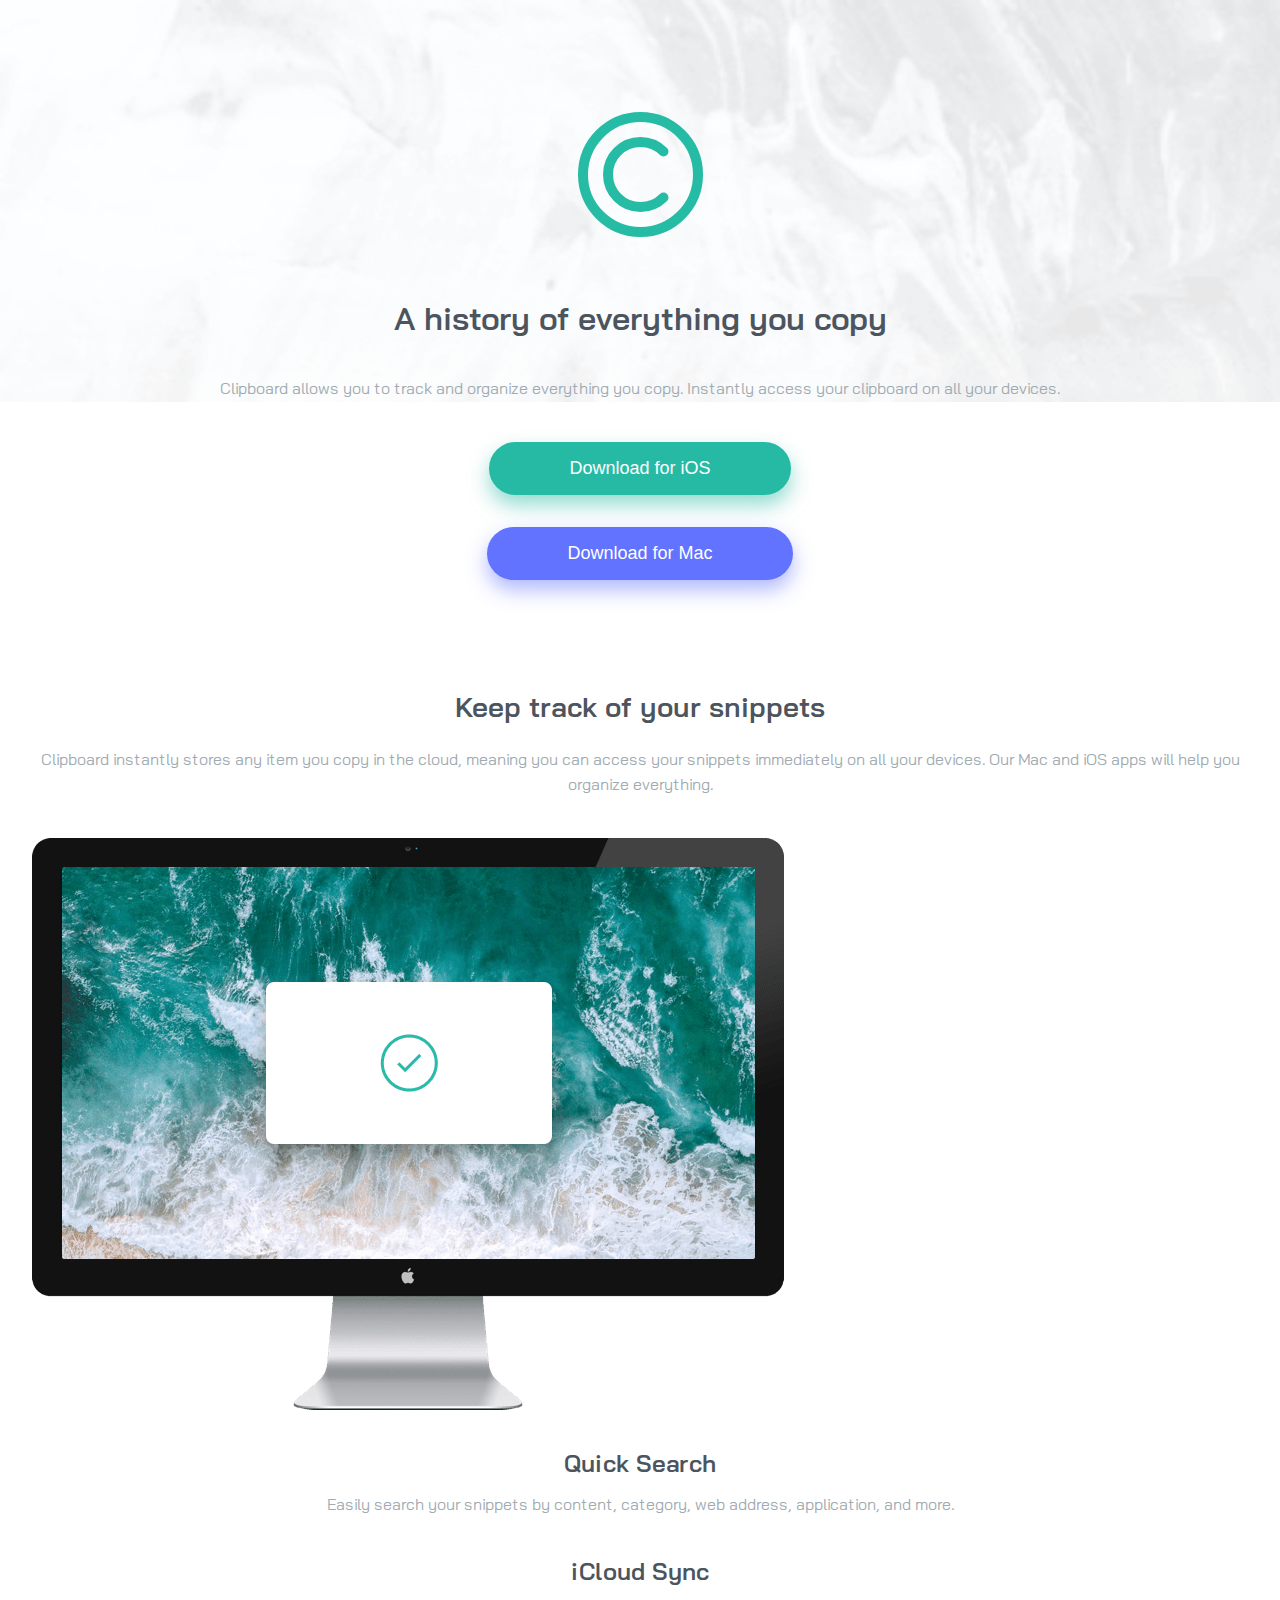
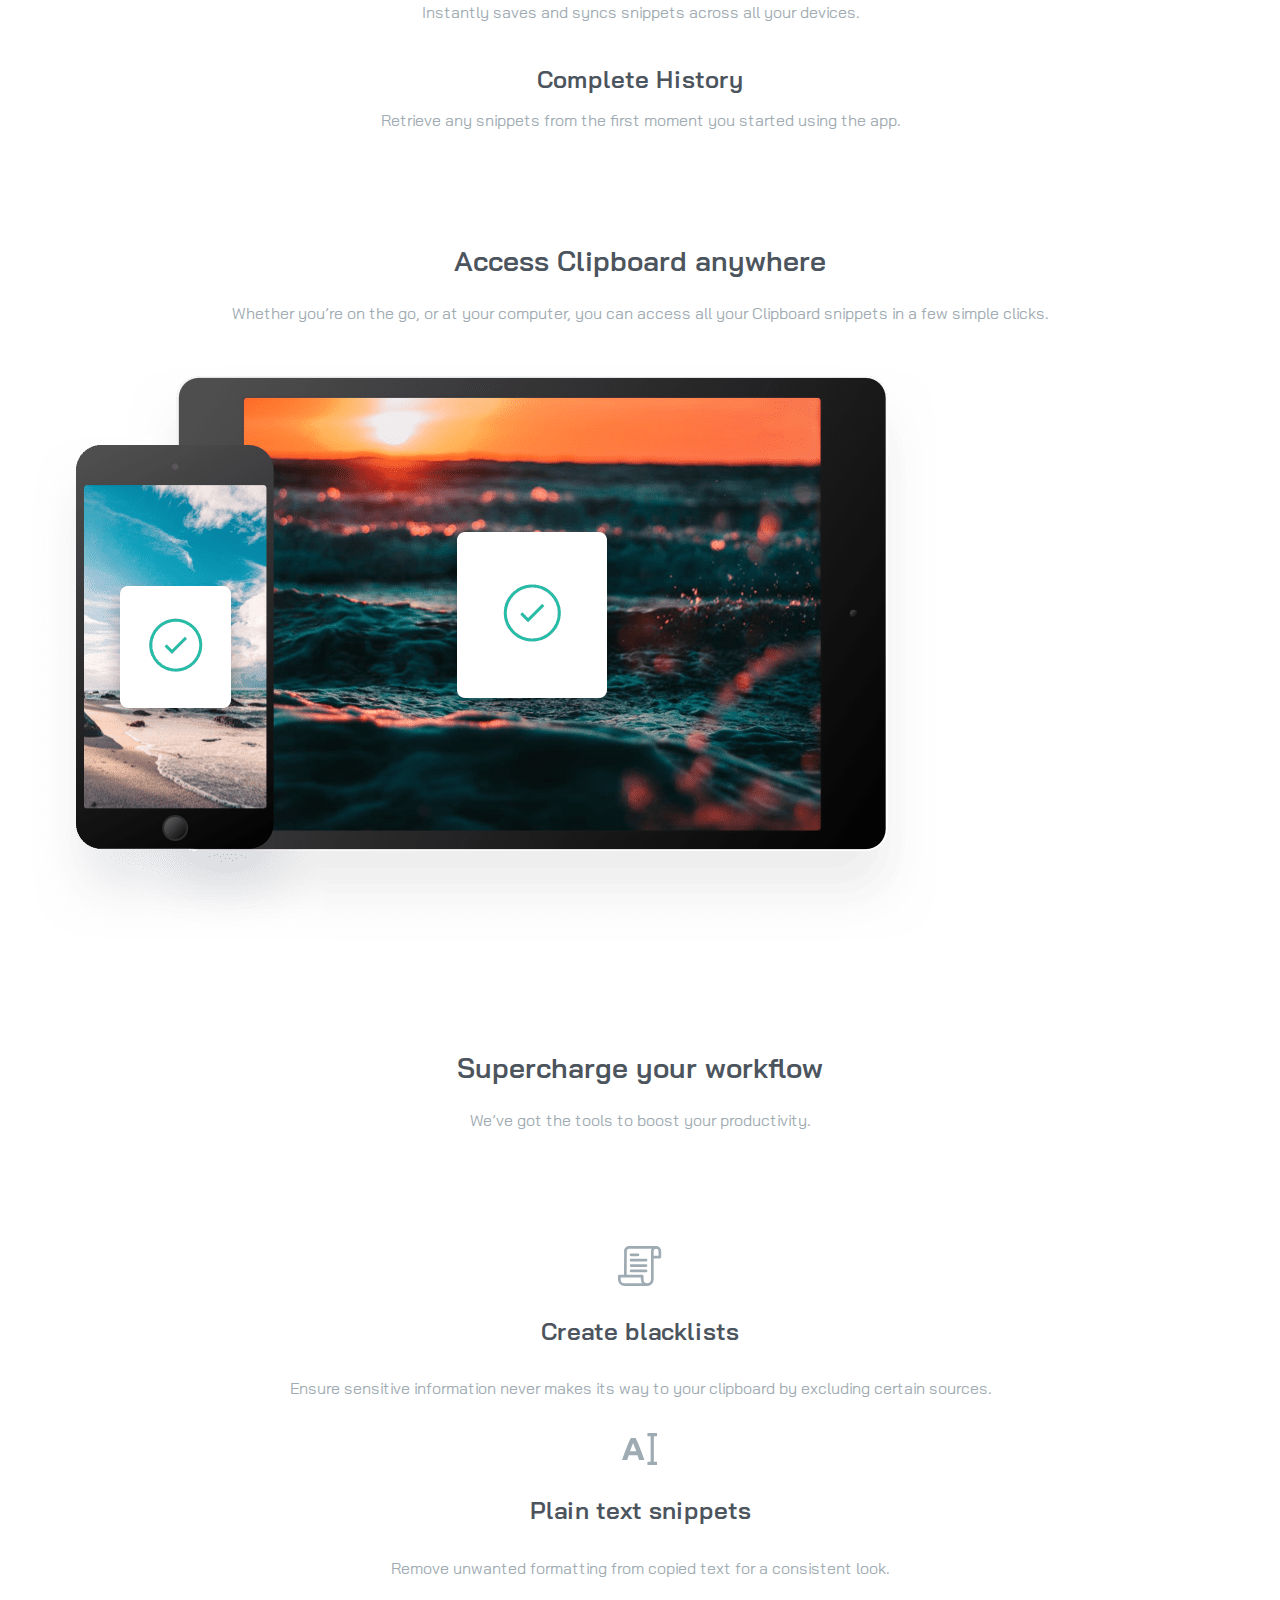
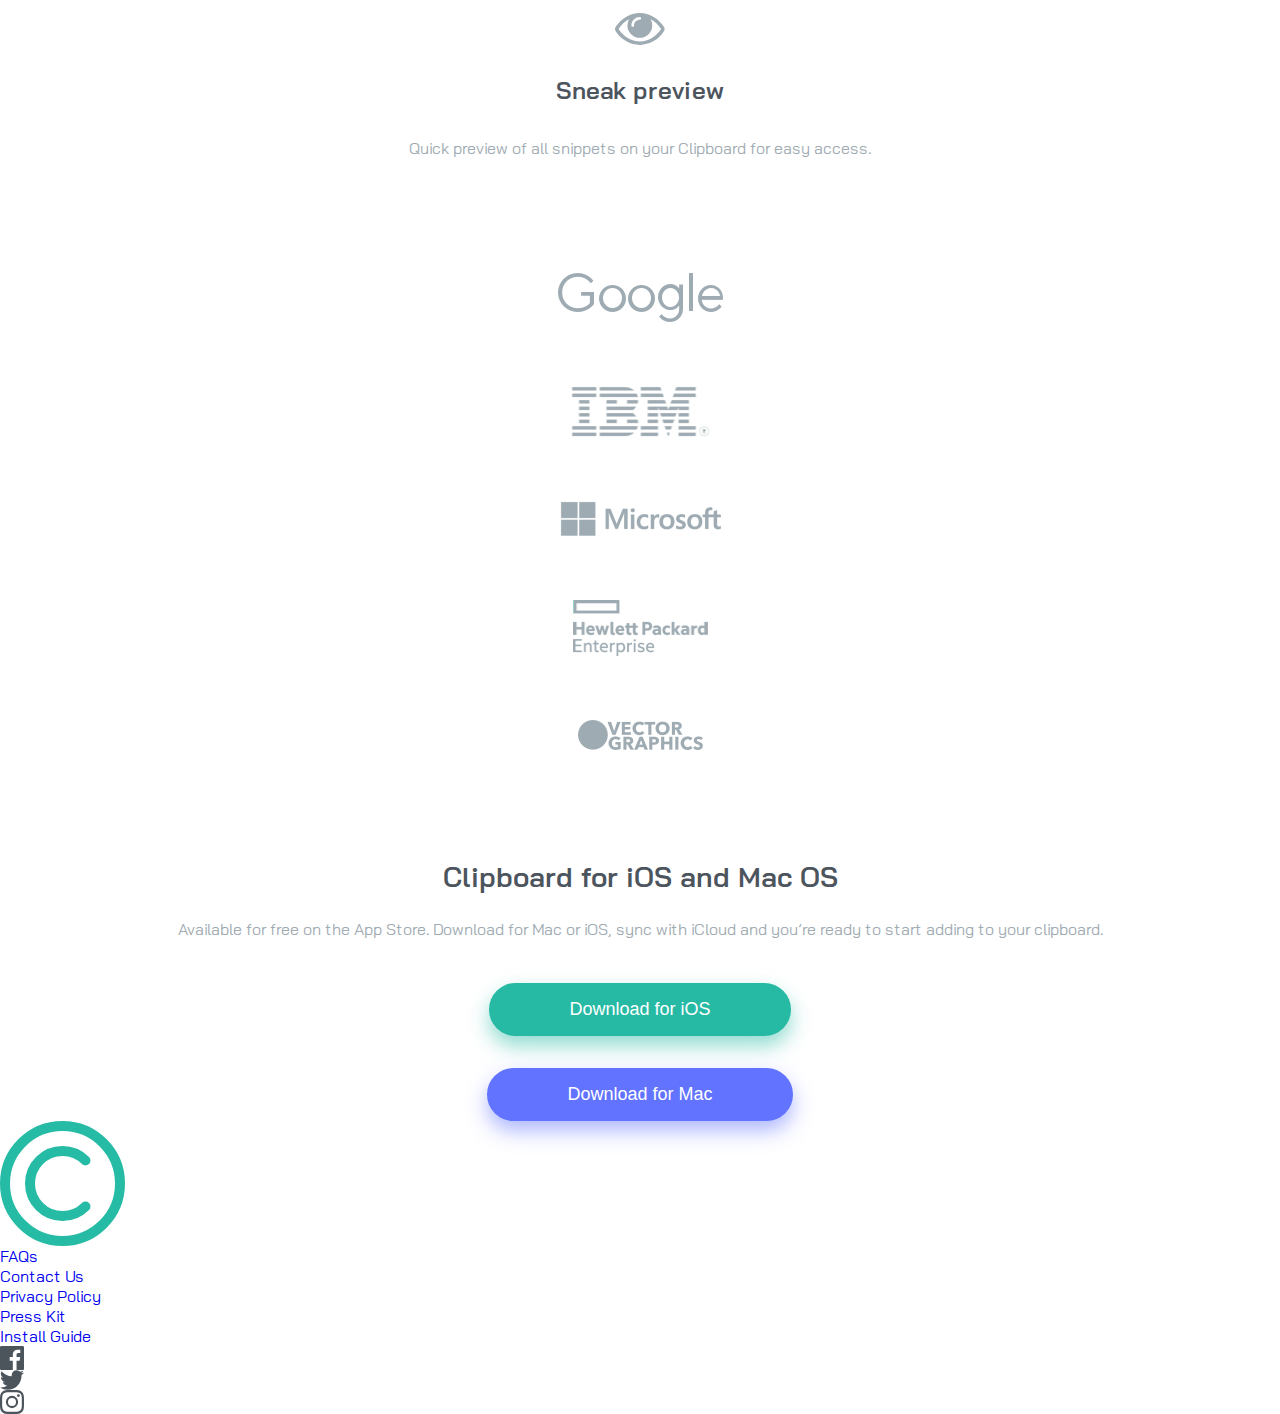
==== index.html @ 764ffd13 "component styles" ====
<!DOCTYPE html>
<html lang="en">
  <head>
    <meta charset="UTF-8" />
    <meta name="viewport" content="width=device-width, initial-scale=1.0" />
    <!-- displays site properly based on user's device -->
    <link
      rel="icon"
      type="image/png"
      sizes="32x32"
      href="./images/favicon-32x32.png"
    />
    <title>Frontend Mentor | Clipboard landing page</title>
    <link rel="stylesheet" href="style.css" />
  </head>
  <body>
    <!-- Header -->
    <header class="wrapper">
      <img src="images/logo.svg" class="header--img" alt="" />
      <h1 class="header--title">A history of everything you copy</h1>
      <p class="spacer">
        Clipboard allows you to track and organize everything you copy.
        Instantly access your clipboard on all your devices.
      </p>
    </header>
    <section class="spacer flex">
      <button class="btn btn--accent1" type="button">Download for iOS</button>
      <button class="btn btn--accent2" type="button">Download for Mac</button>
    </section>
    <main>
      <!-- Content -->
      <section class="wrapper spacer-lg">
        <h2 class="section--title">Keep track of your snippets</h2>
        <p>
          Clipboard instantly stores any item you copy in the cloud, meaning you
          can access your snippets immediately on all your devices. Our Mac and
          iOS apps will help you organize everything.
        </p>
      </section>
      <section class="wrapper">
        <div>
          <img src="images/image-computer.png" class="spacer" alt="" />
        </div>
        <div>
          <h3 class="section--subtitle spacer">Quick Search</h3>
          <p>
            Easily search your snippets by content, category, web address,
            application, and more.
          </p>
          <h3 class="section--subtitle spacer">iCloud Sync</h3>
          <p>Instantly saves and syncs snippets across all your devices.</p>
          <h3 class="section--subtitle spacer">Complete History</h3>
          <p>
            Retrieve any snippets from the first moment you started using the
            app.
          </p>
        </div>
      </section>
      <section class="wrapper spacer-lg">
        <h2 class="section--title">Access Clipboard anywhere</h2>
        <p>
          Whether you’re on the go, or at your computer, you can access all your
          Clipboard snippets in a few simple clicks.
        </p>
        <img src="images/image-devices.png" class="spacer" alt="" />
      </section>
      <section class="wrapper spacer-lg">
        <div>
          <h2 class="section--title">Supercharge your workflow</h2>
          <p>We’ve got the tools to boost your productivity.</p>
        </div>
      </section>
      <section class="wrapper spacer-lg flex">
        <img src="images/icon-blacklist.svg" alt="" />
        <h3>Create blacklists</h3>
        <p>
          Ensure sensitive information never makes its way to your clipboard by
          excluding certain sources.
        </p>
        <img src="images/icon-text.svg" alt="" />
        <h3>Plain text snippets</h3>
        <p>
          Remove unwanted formatting from copied text for a consistent look.
        </p>
        <img src="images/icon-preview.svg" alt="" />
        <h3>Sneak preview</h3>
        <p>Quick preview of all snippets on your Clipboard for easy access.</p>
      </section>

      <section class="wrapper spacer-lg">
        <ul class="flex flow-content">
          <li>
            <img src="images/logo-google.png" alt="google logo" />
          </li>
          <li>
            <img src="images/logo-ibm.png" alt="ibm logo" />
          </li>
          <li>
            <img src="images/logo-microsoft.png" alt="microsoft logo" />
          </li>
          <li>
            <img src="images/logo-hp.png" alt="hewlett packard logo" />
          </li>
          <li>
            <img
              src="images/logo-vector-graphics.png"
              alt="vector graphics logo"
            />
          </li>
        </ul>
      </section>
      <section class="wrapper spacer-lg">
        <h2 class="section--title">Clipboard for iOS and Mac OS</h2>
        <p>
          Available for free on the App Store. Download for Mac or iOS, sync
          with iCloud and you’re ready to start adding to your clipboard.
        </p>
      </section>
      <section>
        <section class="wrapper spacer flex">
          <button type="button" class="btn btn--accent1">
            Download for iOS
          </button>
          <button type="button" class="btn btn--accent2">
            Download for Mac
          </button>
        </section>
      </section>
      <footer>
        <div>
          <img src="images/logo.svg" alt="" />
        </div>
        <ul>
          <li>
            <a href="#">FAQs</a>
          </li>
          <li>
            <a href="#">Contact Us</a>
          </li>
          <li>
            <a href="#">Privacy Policy</a>
          </li>
          <li>
            <a href="#">Press Kit</a>
          </li>
          <li>
            <a href="#">Install Guide</a>
          </li>
        </ul>
        <div>
          <img src="images/icon-facebook.svg" alt="" />
          <img src="images/icon-twitter.svg" alt="" />
          <img src="images/icon-instagram.svg" alt="" />
        </div>
      </footer>
    </main>
  </body>
</html>
---- style.css ----
/* FONTS */

@import url('https://fonts.googleapis.com/css2?family=Bai+Jamjuree:wght@400;600&display=swap');

/* CSS CUSTOM PROPERTIES */

:root {
  --ff-primary: 'Bai Jamjuree', sans-serif;

  --fs-base: 1rem;
  --fs-md: 1.125rem;
  --fs-lg: 1.5rem;
  --fs-xlg: 1.75rem;
  --fs-xxlg: 2rem;
  --fs-xxxlg: 2.25rem;
  --fs-xxxxlg: 2.875rem;

  --fw-normal: 400;
  --fw-bold: 600;

  --clr-primary-400: hsl(171, 66%, 44%);
  --clr-primary-600: hsl(233, 100%, 69%);

  --clr-neutral-100: hsl(0, 0%, 100%);
  --clr-neutral-400: hsl(201, 11%, 66%);
  --clr-neutral-500: hsl(210, 10%, 33%);
}

/* CSS RESET */

*,
::before,
::after {
  box-sizing: border-box;
}

* {
  margin: 0;
  padding: 0;
}

h1,
h2,
h3,
h4,
h5 {
  text-wrap: balance;
}

img,
picture,
svg {
  display: block;
  max-width: 100%;
}

li {
  list-style: none;
}

a {
  text-decoration: none;
}

/* BODY STYLES */

body {
  display: flex;
  flex-direction: column;
  justify-content: center;
  align-items: center;
  font-family: var(--ff-primary);
}

/* TYPOGRAPHY STYLES */

h1,
h2,
h3 {
  color: var(--clr-neutral-500);
  font-weight: var(--fw-bold);
  text-align: center;
  line-height: 1.1;
}

h1 {
  font-size: var(--fs-xxlg);
}

h2 {
  font-size: var(--fs-xlg);
}

h3 {
  font-size: var(--fs-lg);
}

p {
  color: var(--clr-neutral-400);
  text-align: center;
  line-height: 1.6;
}

/* HEADER STYLES */

header {
  display: flex;
  flex-direction: column;
  align-items: center;
  justify-content: center;
  background-image: url(./images/bg-header-mobile.png);
  background-repeat: no-repeat;
  background-position: top;
  background-size: cover;
  width: 100%;
}

.header--img {
  margin-top: 7rem;
}

.header--title {
  margin-top: 4rem;
}

/* LAYOUT STYLES */

.wrapper {
  min-width: 23.75rem;
  padding: 0 2rem;
}

.section--title {
  margin-bottom: 1.5rem;
}

.section--subtitle {
  margin-bottom: 1rem;
}

/* UTILITY CLASSES */

.flow-content > * + * {
  margin-top: 2rem;
}

.spacer {
  margin-top: 2.5rem;
}

.spacer-md {
  margin-top: 5rem;
}

.spacer-lg {
  margin-top: 7rem;
}

.flex {
  display: flex;
  flex-direction: column;
  justify-content: center;
  align-items: center;
  gap: 2rem;
}

/* COMPONENT STYLES */

.btn {
  font-size: var(--fs-md);
  color: var(--clr-neutral-100);
  padding: 1rem 5rem;
  border-radius: 1.75rem;
  border: none;
  cursor: pointer;
}

.btn--accent1 {
  background: var(--clr-primary-400);
  box-shadow: 0px 10px 20px 0px hsla(171, 66%, 44%, 0.5);
}

.btn--accent1:hover,
.btn--accent1:focus {
  background: hsla(171, 66%, 44%, 0.7);
  outline: 1px solid var(--clr-neutral-100);
  transition: all 400ms ease-in-out;
}

.btn--accent2 {
  background: var(--clr-primary-600);
  box-shadow: 0px 10px 20px 0px hsla(233, 100%, 69%, 0.5);
  transition: all 400ms ease-in-out;
}

.btn--accent2:hover,
.btn--accent2:focus {
  background: hsla(233, 100%, 69%, 0.7);
  outline: 1px solid var(--clr-neutral-100);
}

/* FOOTER STYLES */
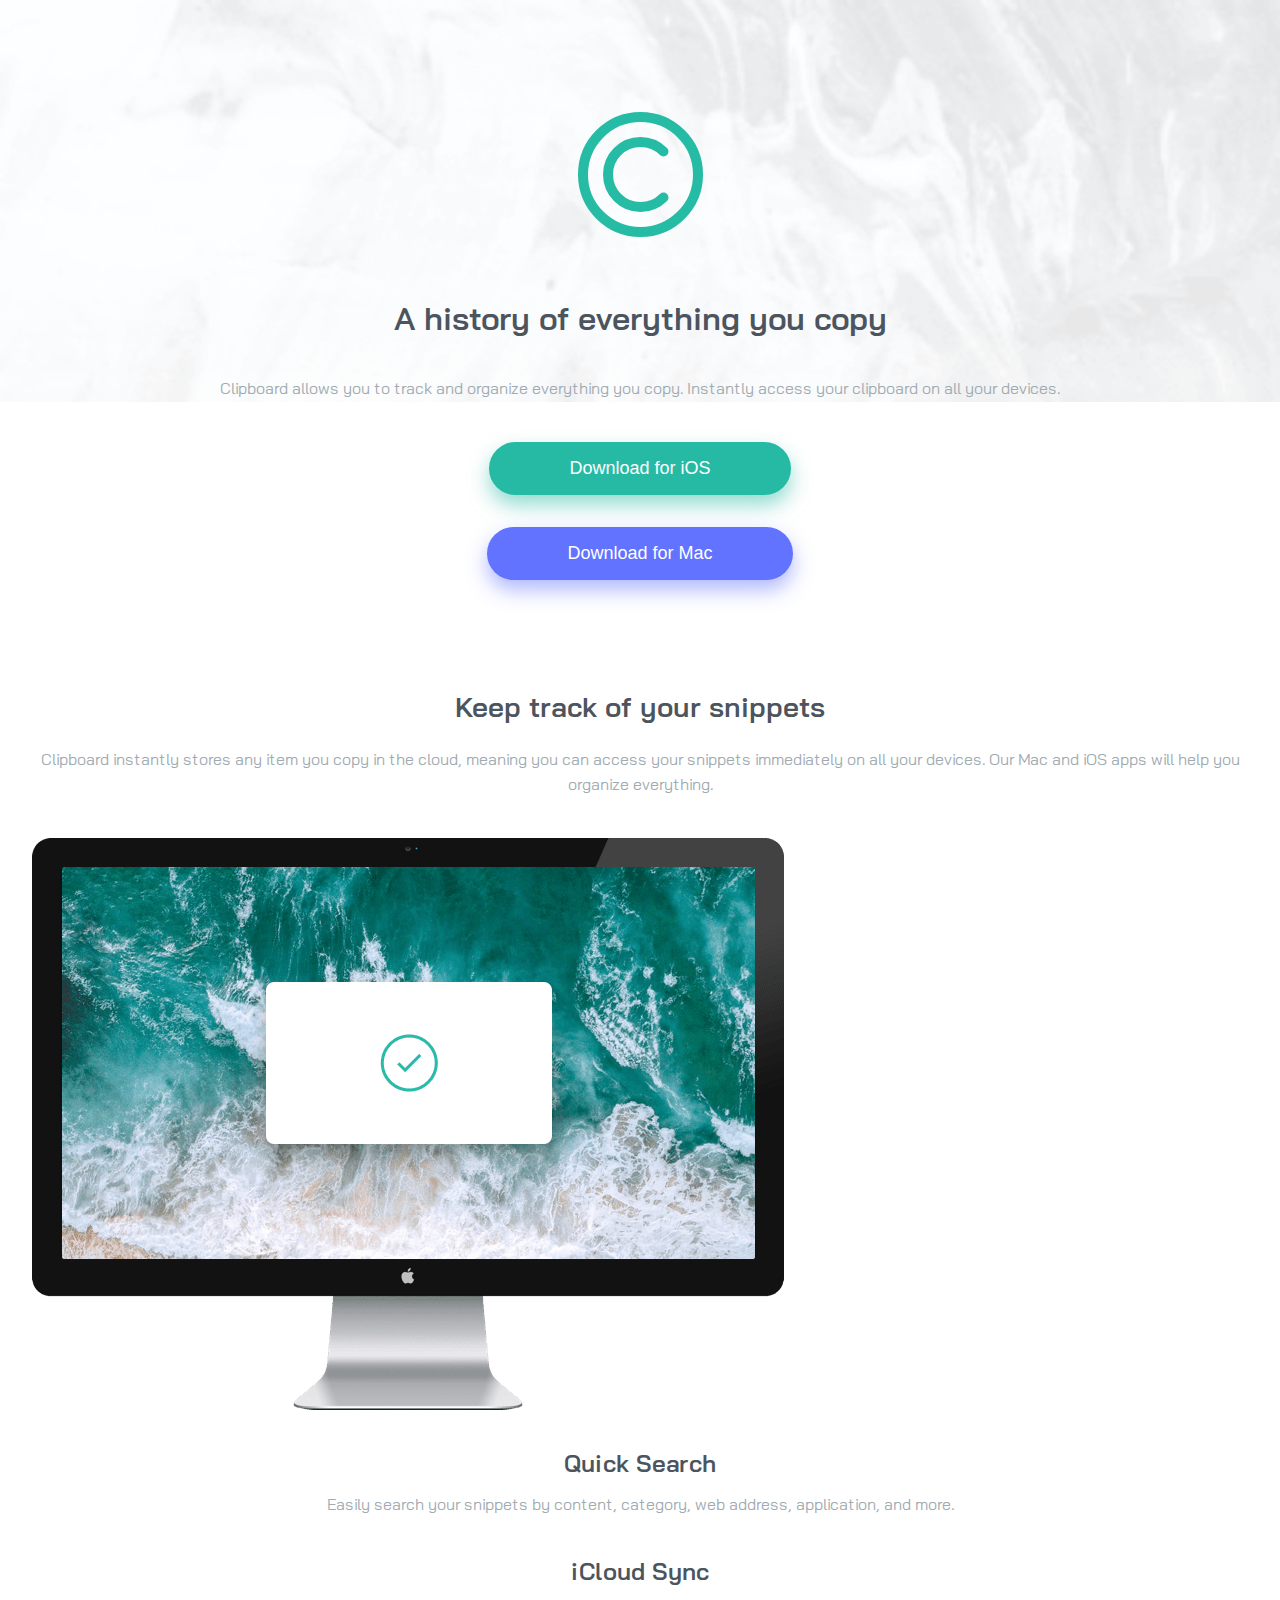
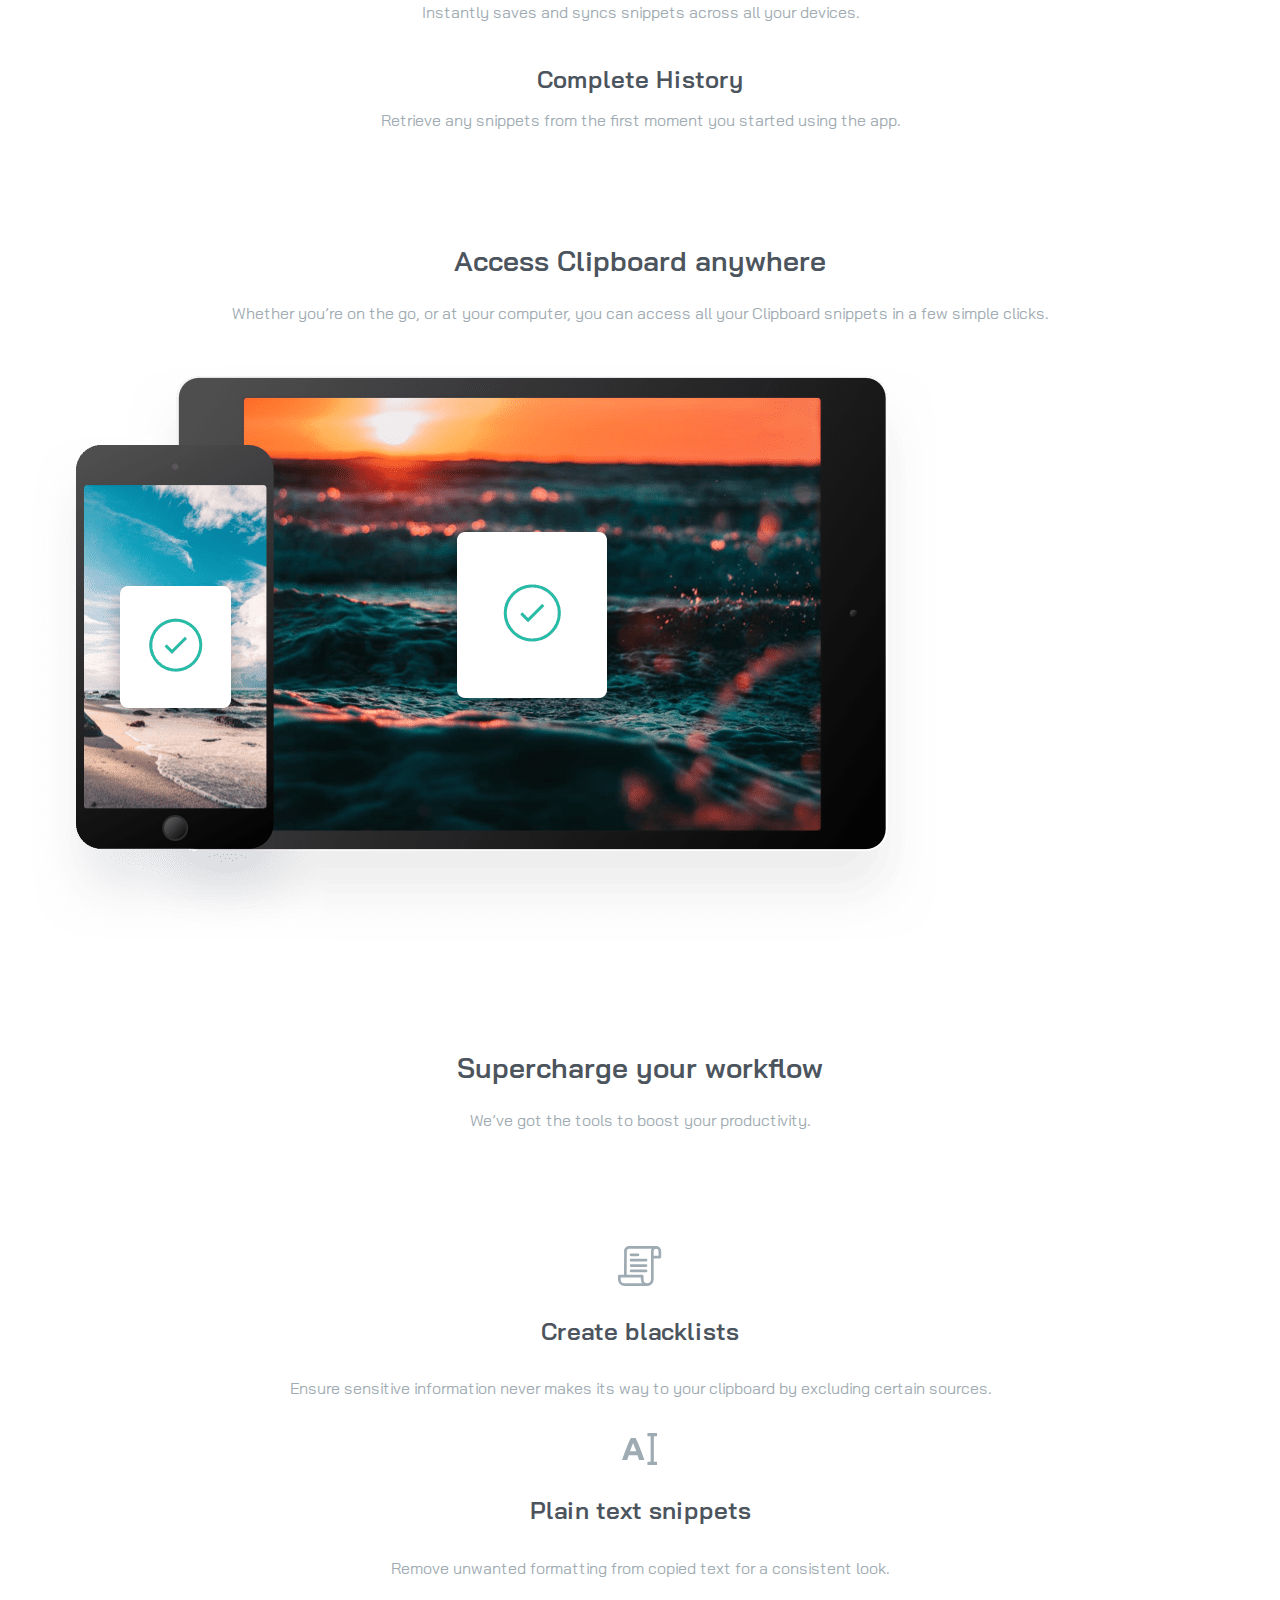
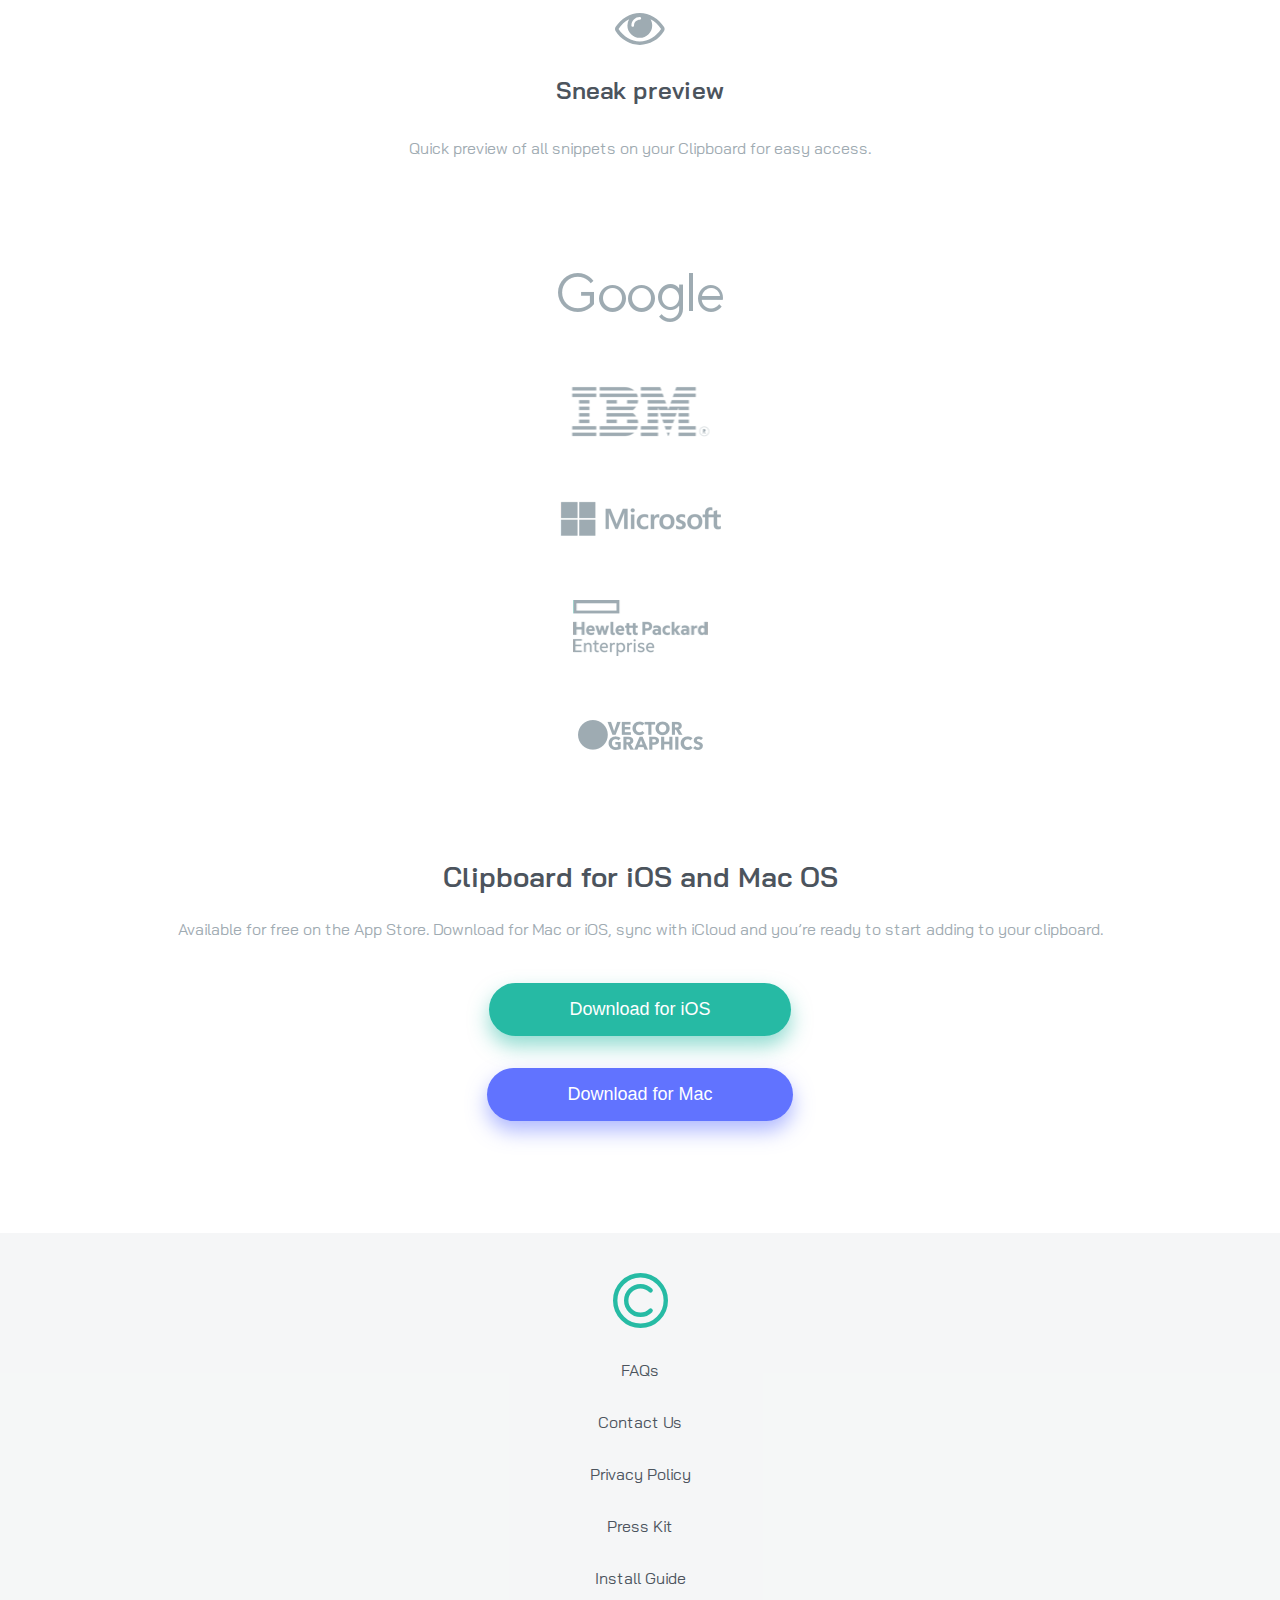
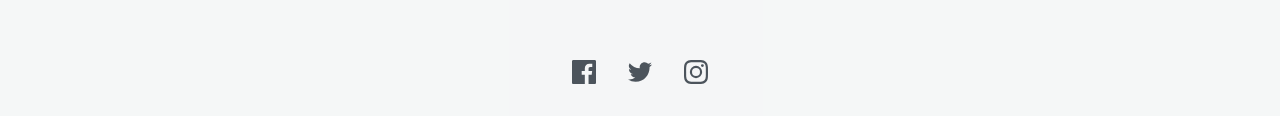
==== commit 981efd63: "footer styles" ====
--- a/index.html
+++ b/index.html
@@ -126,11 +126,11 @@
           </button>
         </section>
       </section>
-      <footer>
+      <footer class="spacer-lg flex">
         <div>
-          <img src="images/logo.svg" alt="" />
+          <img src="images/logo.svg" class="footer--img spacer" alt="" />
         </div>
-        <ul>
+        <ul class="flex">
           <li>
             <a href="#">FAQs</a>
           </li>
@@ -147,7 +147,7 @@
             <a href="#">Install Guide</a>
           </li>
         </ul>
-        <div>
+        <div class="flex-social spacer">
           <img src="images/icon-facebook.svg" alt="" />
           <img src="images/icon-twitter.svg" alt="" />
           <img src="images/icon-instagram.svg" alt="" />
--- a/style.css
+++ b/style.css
@@ -22,7 +22,9 @@
   --clr-primary-600: hsl(233, 100%, 69%);
 
   --clr-neutral-100: hsl(0, 0%, 100%);
-  --clr-neutral-400: hsl(201, 11%, 66%);
+  --clr-neutral-300: hsla(201, 11%, 66%, 0.1);
+
+  --clr-neutral-400: hsla(201, 11%, 66%);
   --clr-neutral-500: hsl(210, 10%, 33%);
 }
 
@@ -164,6 +166,13 @@
   gap: 2rem;
 }
 
+.flex-social {
+  display: flex;
+  align-items: center;
+  gap: 2rem;
+  margin-bottom: 2rem;
+}
+
 /* COMPONENT STYLES */
 
 .btn {
@@ -200,3 +209,22 @@
 }
 
 /* FOOTER STYLES */
+
+footer {
+  background-color: var(--clr-neutral-300);
+}
+
+footer a {
+  color: var(--clr-neutral-500);
+}
+
+footer a:hover,
+footer a:focus {
+  border-bottom: 2px solid var(--clr-neutral-500);
+  transition: all 250ms ease-in-out;
+}
+
+.footer--img {
+  max-width: 3.4375rem;
+  max-height: 3.4375rem;
+}
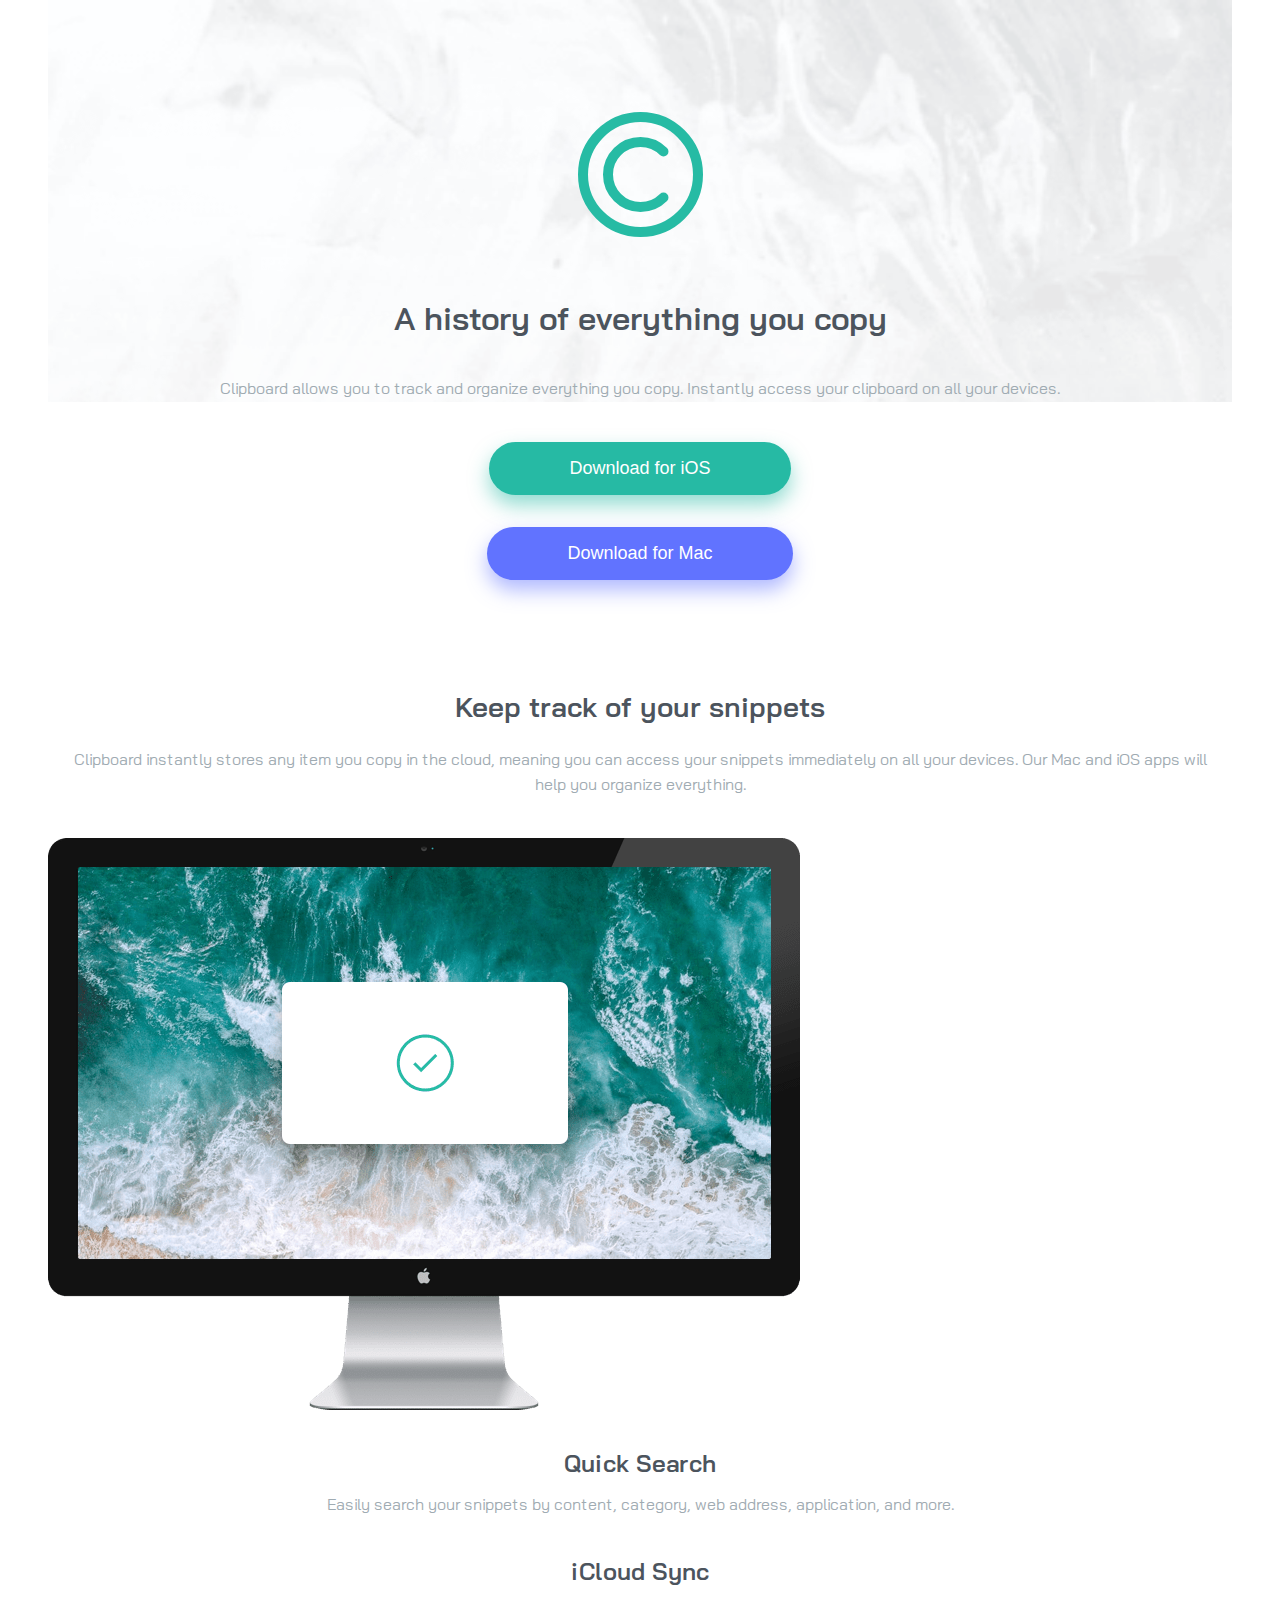
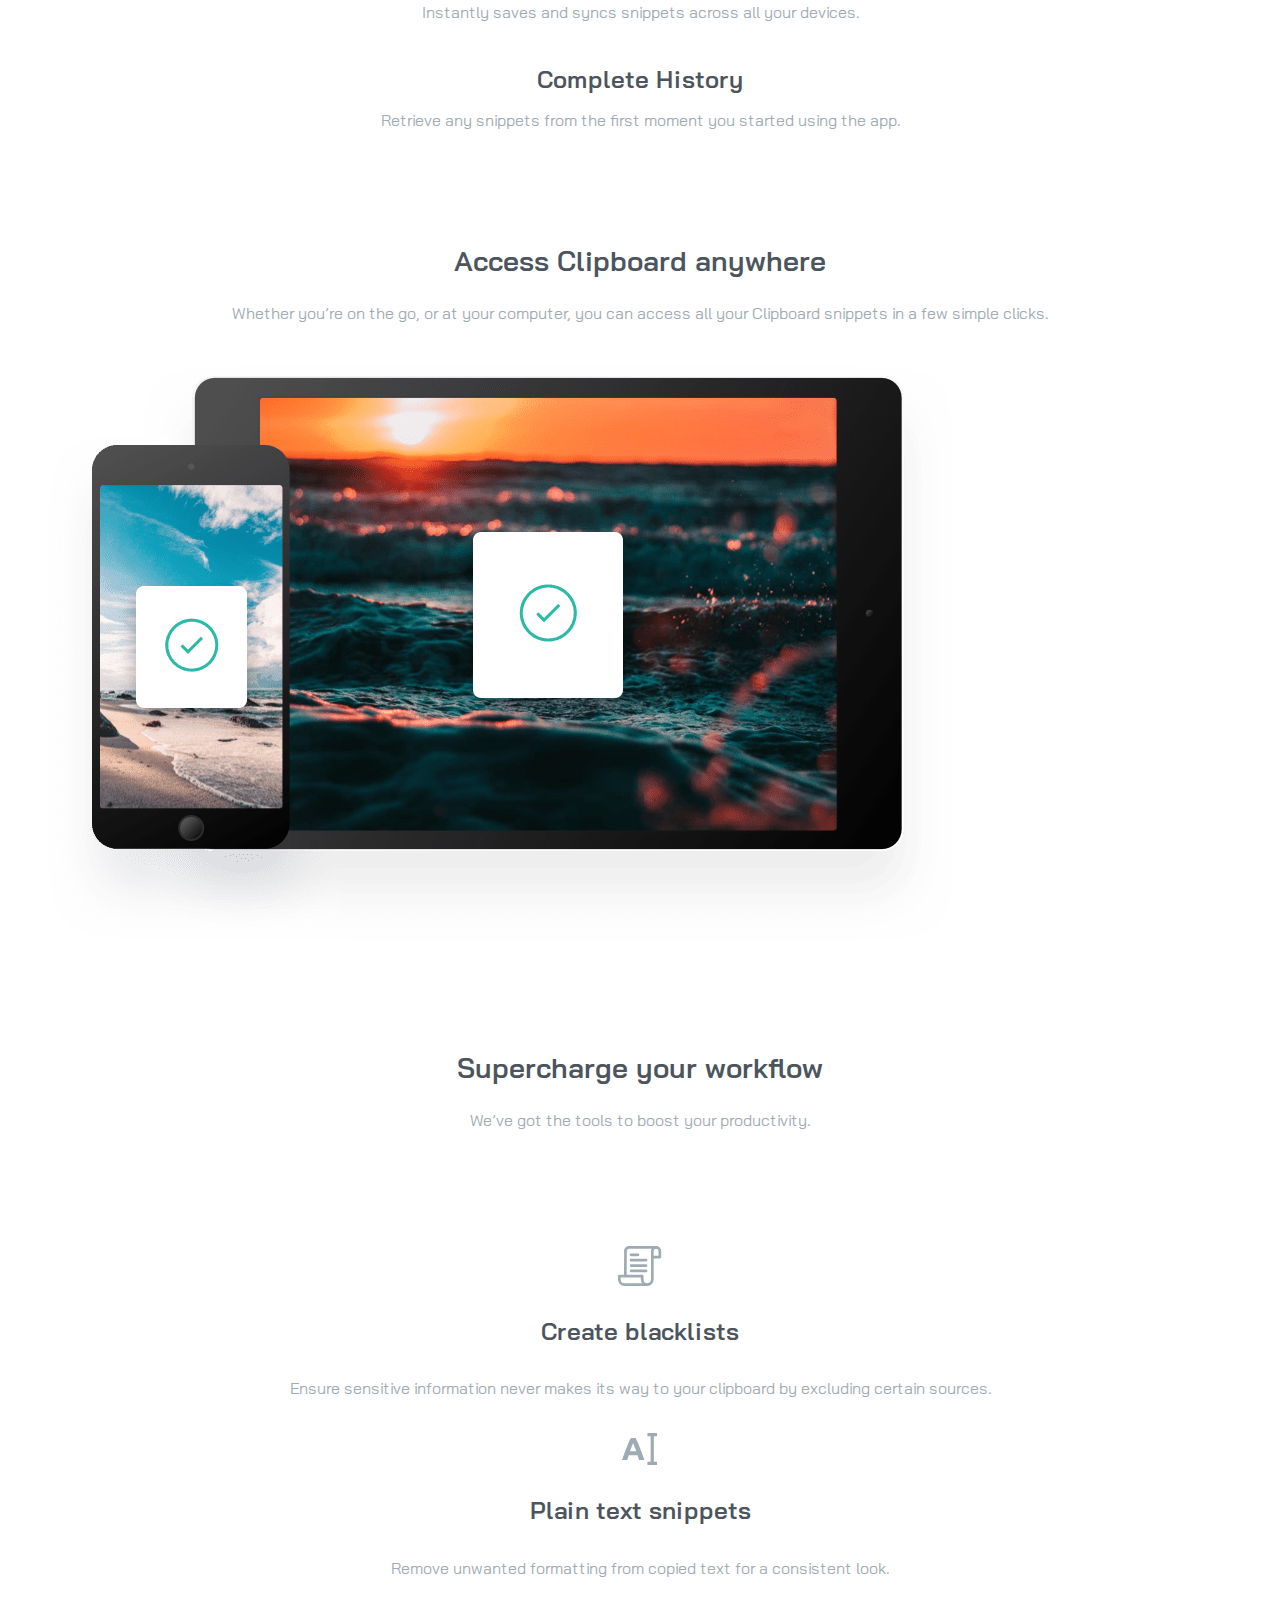
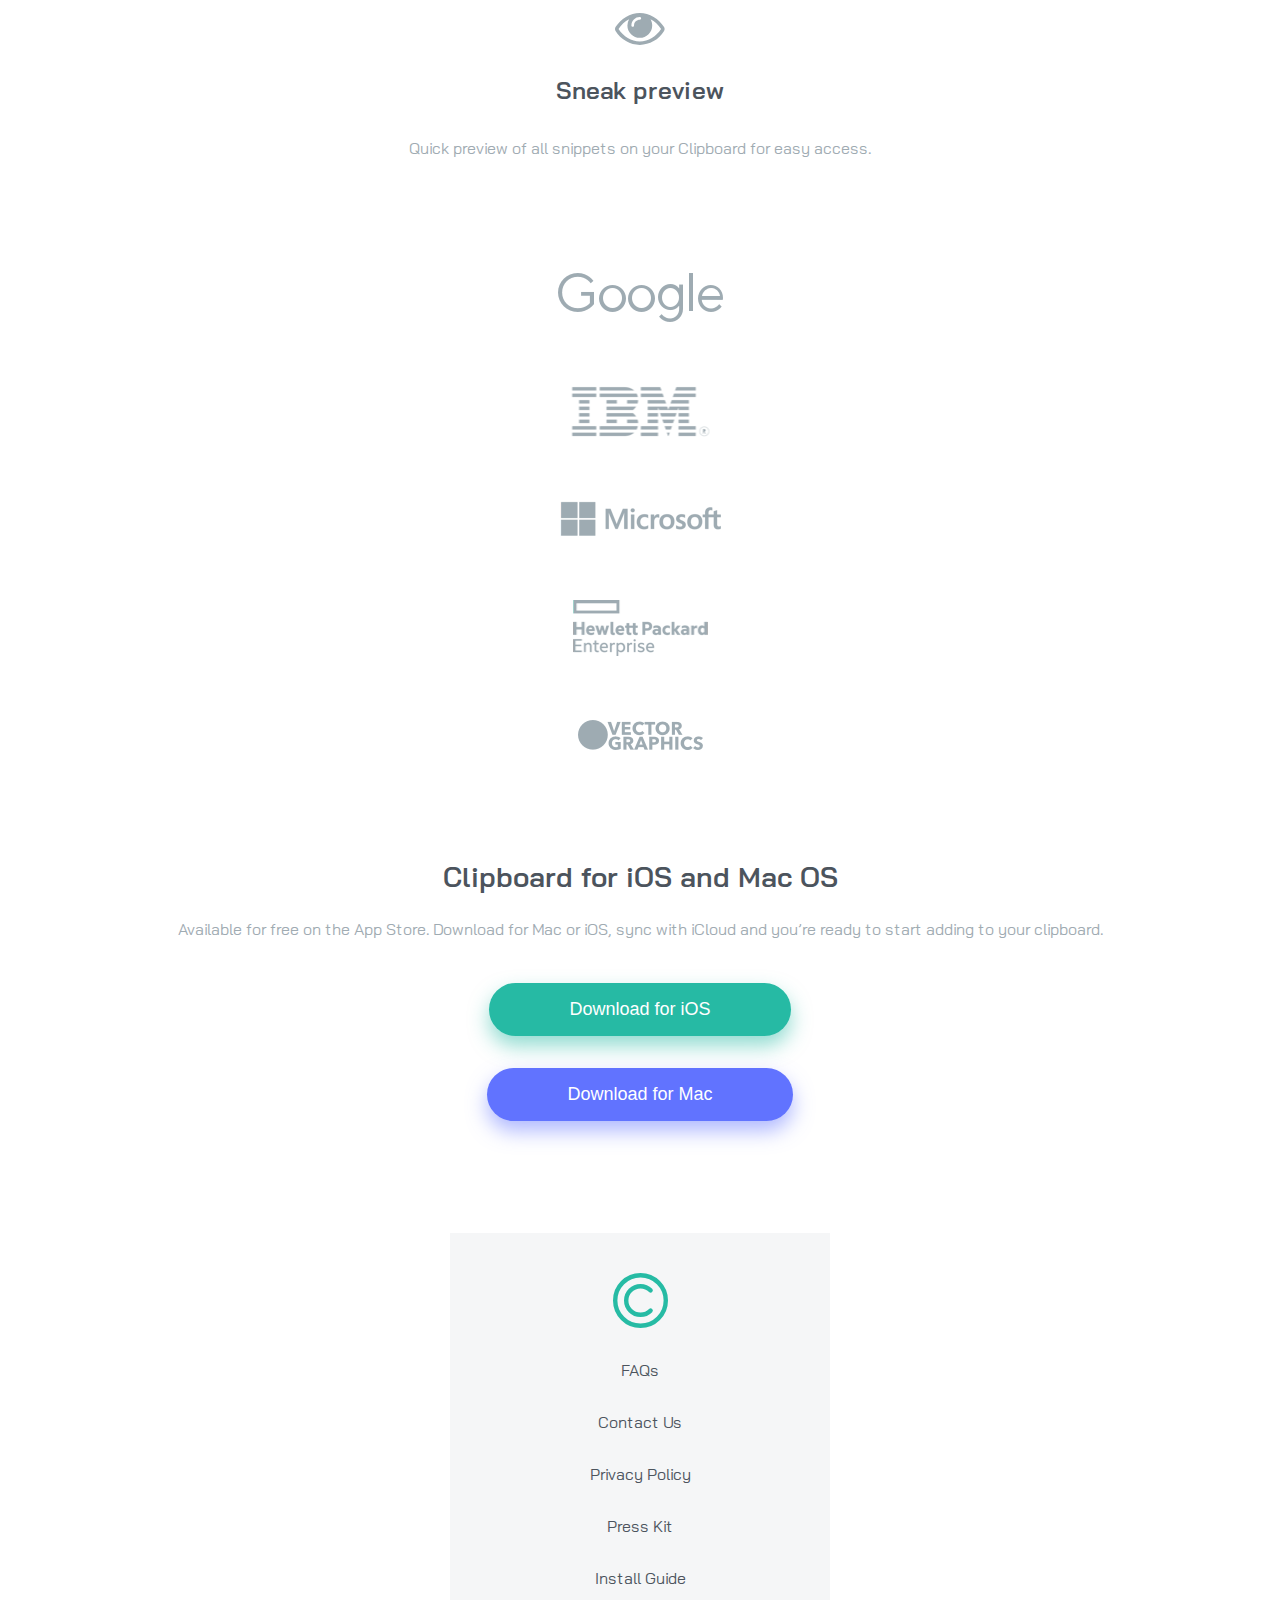
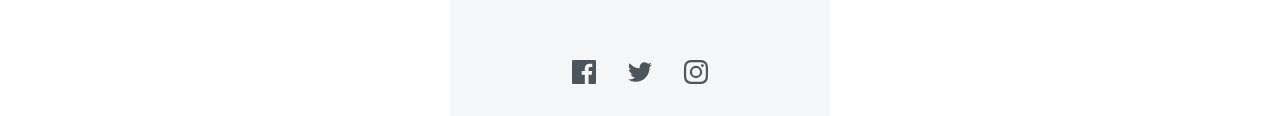
==== commit 573e6338: "moved wrapper and added padding" ====
--- a/index.html
+++ b/index.html
@@ -15,21 +15,22 @@
   </head>
   <body>
     <!-- Header -->
-    <header class="wrapper">
-      <img src="images/logo.svg" class="header--img" alt="" />
-      <h1 class="header--title">A history of everything you copy</h1>
-      <p class="spacer">
-        Clipboard allows you to track and organize everything you copy.
-        Instantly access your clipboard on all your devices.
-      </p>
-    </header>
-    <section class="spacer flex">
-      <button class="btn btn--accent1" type="button">Download for iOS</button>
-      <button class="btn btn--accent2" type="button">Download for Mac</button>
-    </section>
-    <main>
+    <main class="wrapper">
+      <header>
+        <img src="images/logo.svg" class="header--img" alt="" />
+        <h1 class="header--title">A history of everything you copy</h1>
+        <p class="spacer">
+          Clipboard allows you to track and organize everything you copy.
+          Instantly access your clipboard on all your devices.
+        </p>
+      </header>
+      <section class="spacer flex">
+        <button class="btn btn--accent1" type="button">Download for iOS</button>
+        <button class="btn btn--accent2" type="button">Download for Mac</button>
+      </section>
+
       <!-- Content -->
-      <section class="wrapper spacer-lg">
+      <section class="spacer-lg">
         <h2 class="section--title">Keep track of your snippets</h2>
         <p>
           Clipboard instantly stores any item you copy in the cloud, meaning you
@@ -37,7 +38,7 @@
           iOS apps will help you organize everything.
         </p>
       </section>
-      <section class="wrapper">
+      <section>
         <div>
           <img src="images/image-computer.png" class="spacer" alt="" />
         </div>
@@ -56,7 +57,7 @@
           </p>
         </div>
       </section>
-      <section class="wrapper spacer-lg">
+      <section class="spacer-lg">
         <h2 class="section--title">Access Clipboard anywhere</h2>
         <p>
           Whether you’re on the go, or at your computer, you can access all your
@@ -64,7 +65,7 @@
         </p>
         <img src="images/image-devices.png" class="spacer" alt="" />
       </section>
-      <section class="wrapper spacer-lg">
+      <section class="spacer-lg">
         <div>
           <h2 class="section--title">Supercharge your workflow</h2>
           <p>We’ve got the tools to boost your productivity.</p>
@@ -87,7 +88,7 @@
         <p>Quick preview of all snippets on your Clipboard for easy access.</p>
       </section>
 
-      <section class="wrapper spacer-lg">
+      <section class="spacer-lg">
         <ul class="flex flow-content">
           <li>
             <img src="images/logo-google.png" alt="google logo" />
@@ -109,7 +110,7 @@
           </li>
         </ul>
       </section>
-      <section class="wrapper spacer-lg">
+      <section class="spacer-lg">
         <h2 class="section--title">Clipboard for iOS and Mac OS</h2>
         <p>
           Available for free on the App Store. Download for Mac or iOS, sync
@@ -117,7 +118,7 @@
         </p>
       </section>
       <section>
-        <section class="wrapper spacer flex">
+        <section class="spacer flex">
           <button type="button" class="btn btn--accent1">
             Download for iOS
           </button>
@@ -126,33 +127,33 @@
           </button>
         </section>
       </section>
-      <footer class="spacer-lg flex">
-        <div>
-          <img src="images/logo.svg" class="footer--img spacer" alt="" />
-        </div>
-        <ul class="flex">
-          <li>
-            <a href="#">FAQs</a>
-          </li>
-          <li>
-            <a href="#">Contact Us</a>
-          </li>
-          <li>
-            <a href="#">Privacy Policy</a>
-          </li>
-          <li>
-            <a href="#">Press Kit</a>
-          </li>
-          <li>
-            <a href="#">Install Guide</a>
-          </li>
-        </ul>
-        <div class="flex-social spacer">
-          <img src="images/icon-facebook.svg" alt="" />
-          <img src="images/icon-twitter.svg" alt="" />
-          <img src="images/icon-instagram.svg" alt="" />
-        </div>
-      </footer>
     </main>
+    <footer class="wrapper spacer-lg flex">
+      <div>
+        <img src="images/logo.svg" class="footer--img spacer" alt="" />
+      </div>
+      <ul class="flex">
+        <li>
+          <a href="#">FAQs</a>
+        </li>
+        <li>
+          <a href="#">Contact Us</a>
+        </li>
+        <li>
+          <a href="#">Privacy Policy</a>
+        </li>
+        <li>
+          <a href="#">Press Kit</a>
+        </li>
+        <li>
+          <a href="#">Install Guide</a>
+        </li>
+      </ul>
+      <div class="flex-social spacer">
+        <img src="images/icon-facebook.svg" alt="" />
+        <img src="images/icon-twitter.svg" alt="" />
+        <img src="images/icon-instagram.svg" alt="" />
+      </div>
+    </footer>
   </body>
 </html>
--- a/style.css
+++ b/style.css
@@ -83,6 +83,7 @@
   font-weight: var(--fw-bold);
   text-align: center;
   line-height: 1.1;
+  padding-inline: 1rem;
 }
 
 h1 {
@@ -98,7 +99,9 @@
 }
 
 p {
+  font-size: var(--fs-base);
   color: var(--clr-neutral-400);
+  padding: 0 1.5rem;
   text-align: center;
   line-height: 1.6;
 }
@@ -129,7 +132,7 @@
 
 .wrapper {
   min-width: 23.75rem;
-  padding: 0 2rem;
+  padding: 0 3rem;
 }
 
 .section--title {
@@ -220,7 +223,8 @@
 
 footer a:hover,
 footer a:focus {
-  border-bottom: 2px solid var(--clr-neutral-500);
+  color: var(--clr-primary-400);
+  border-bottom: 2px solid var(--clr-primary-400);
   transition: all 250ms ease-in-out;
 }
 
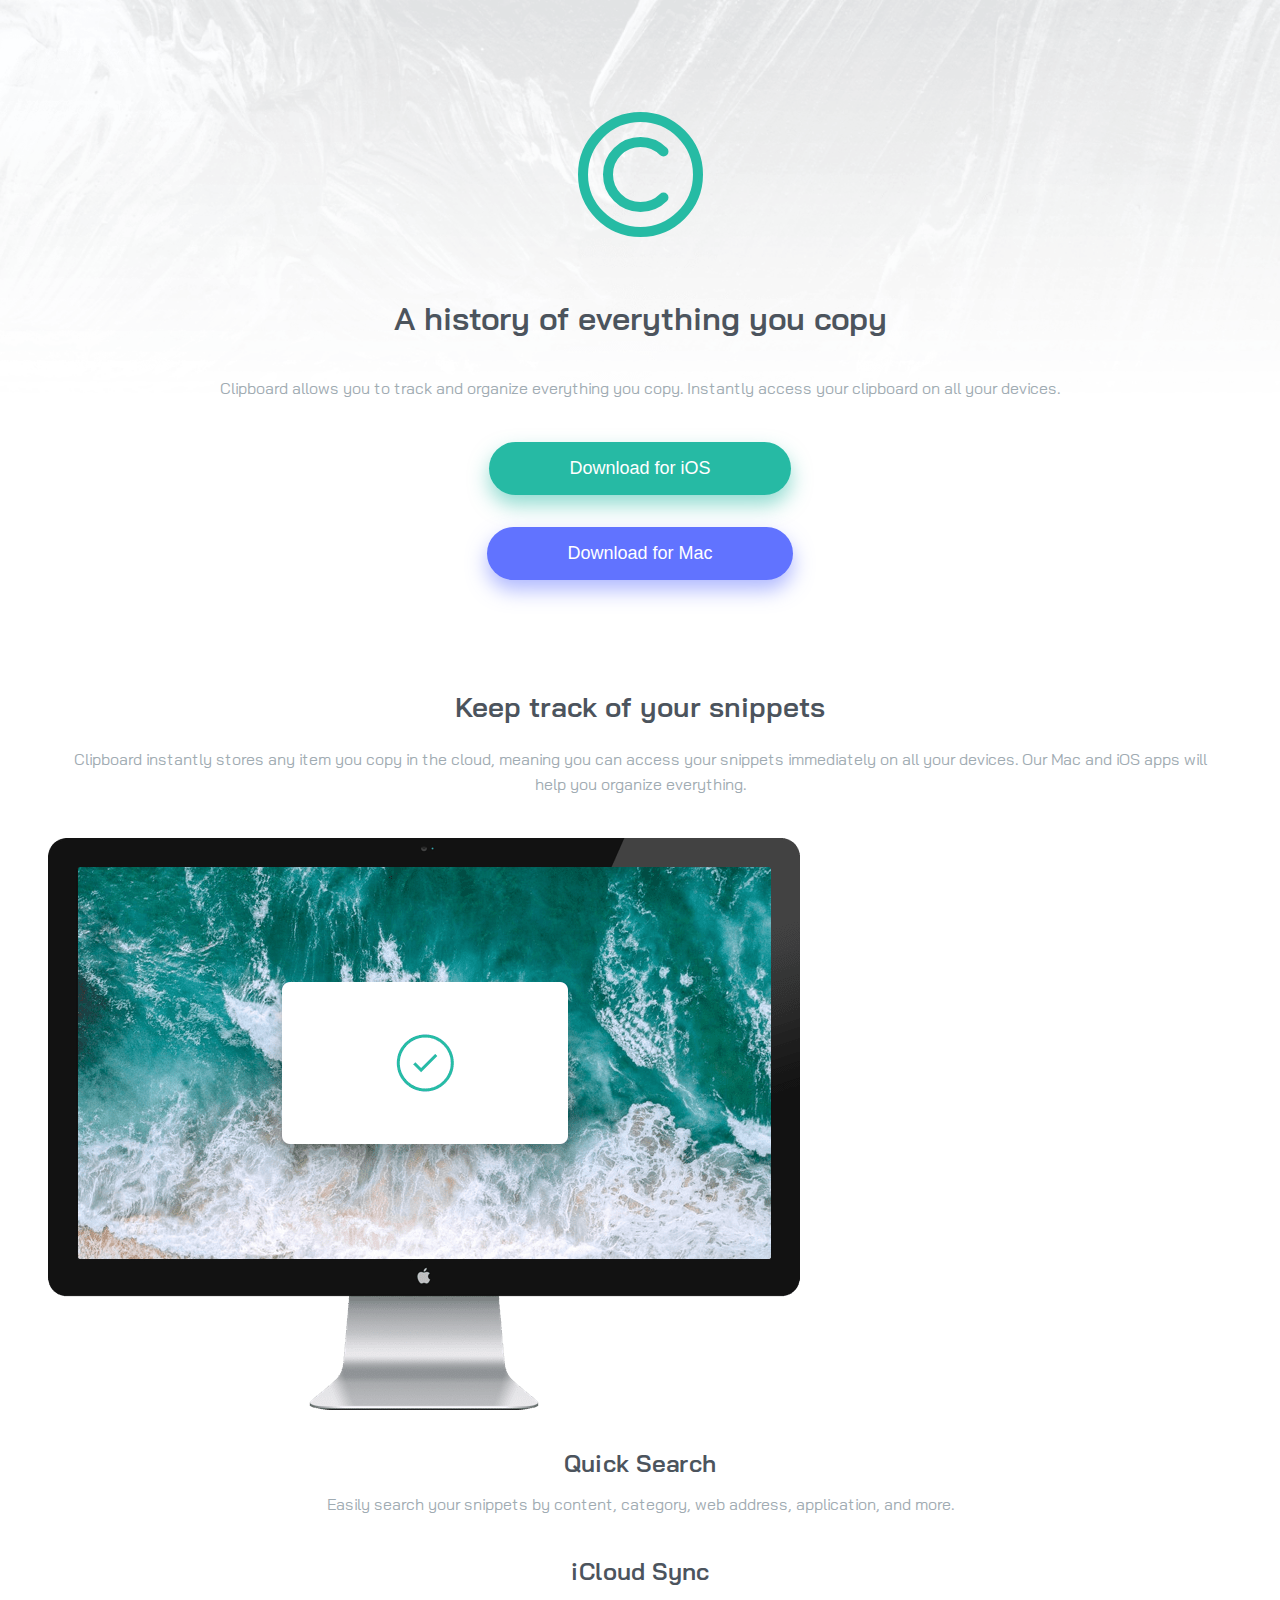
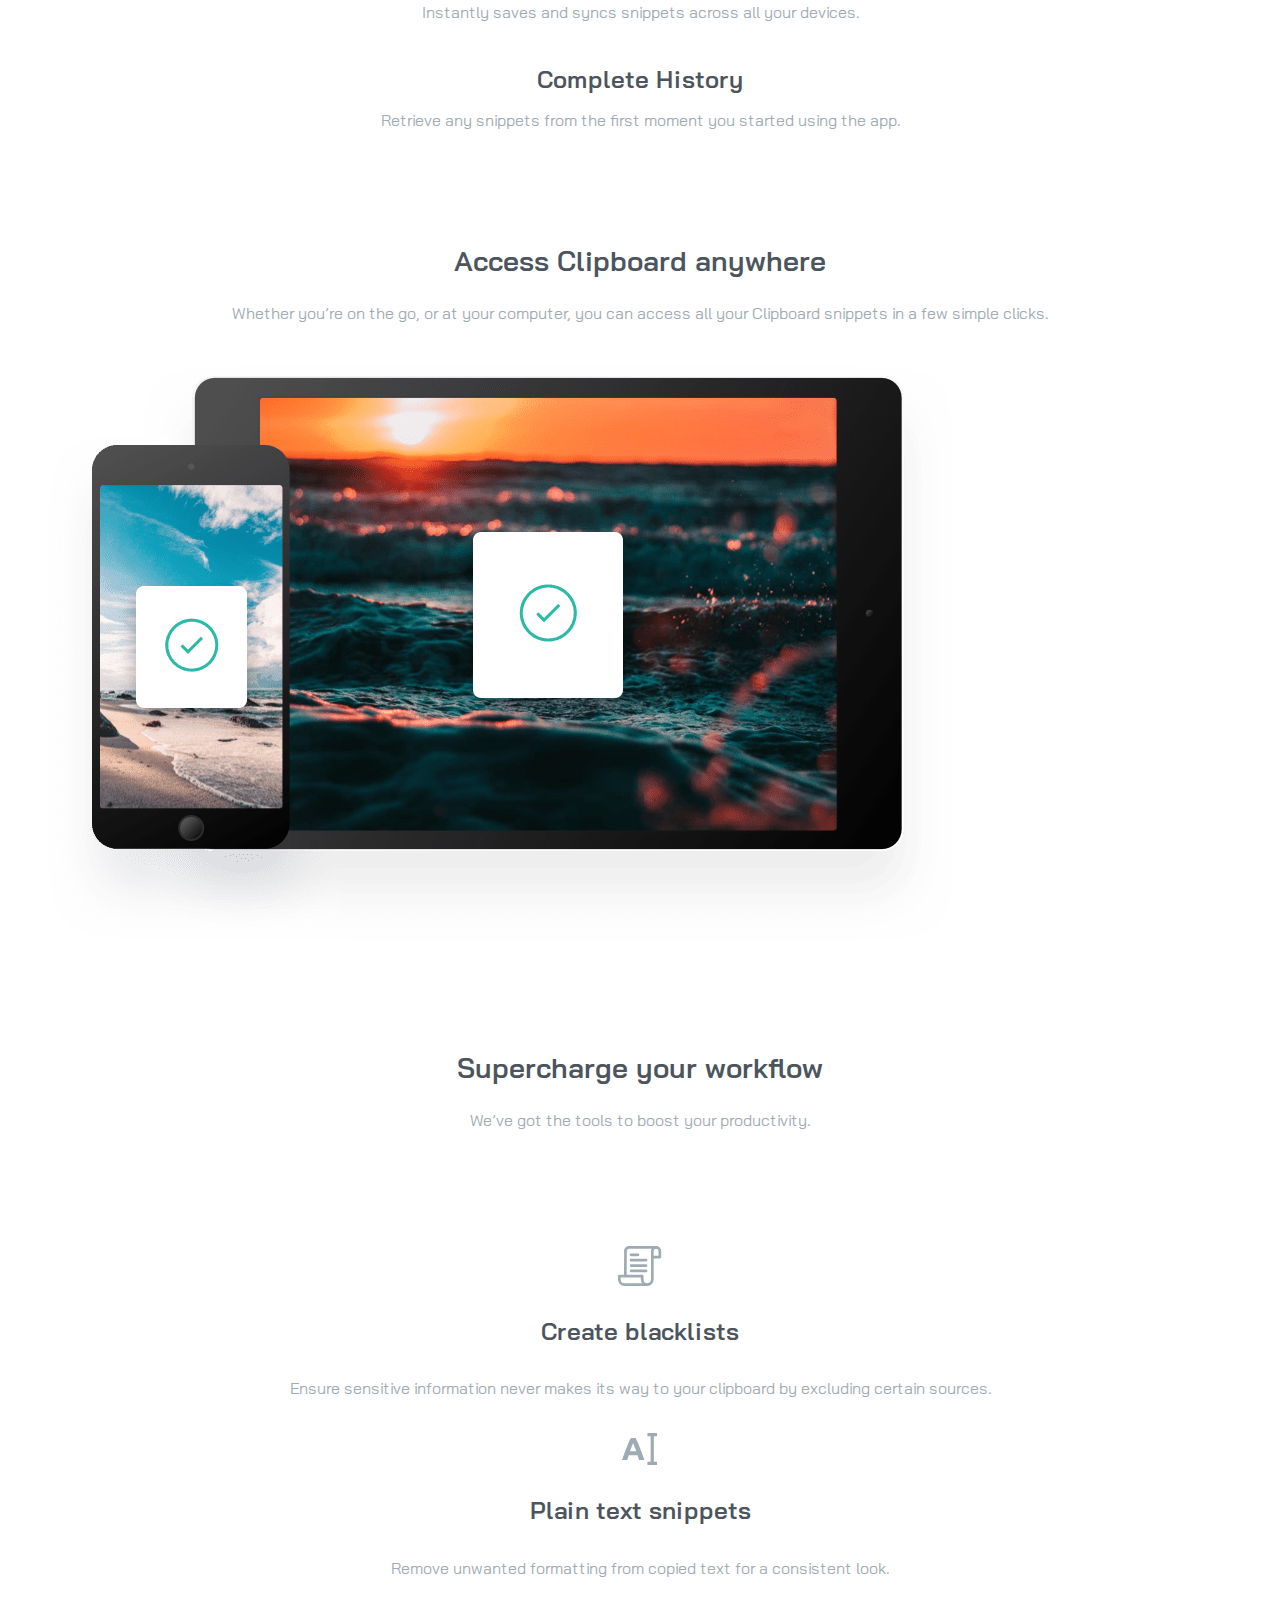
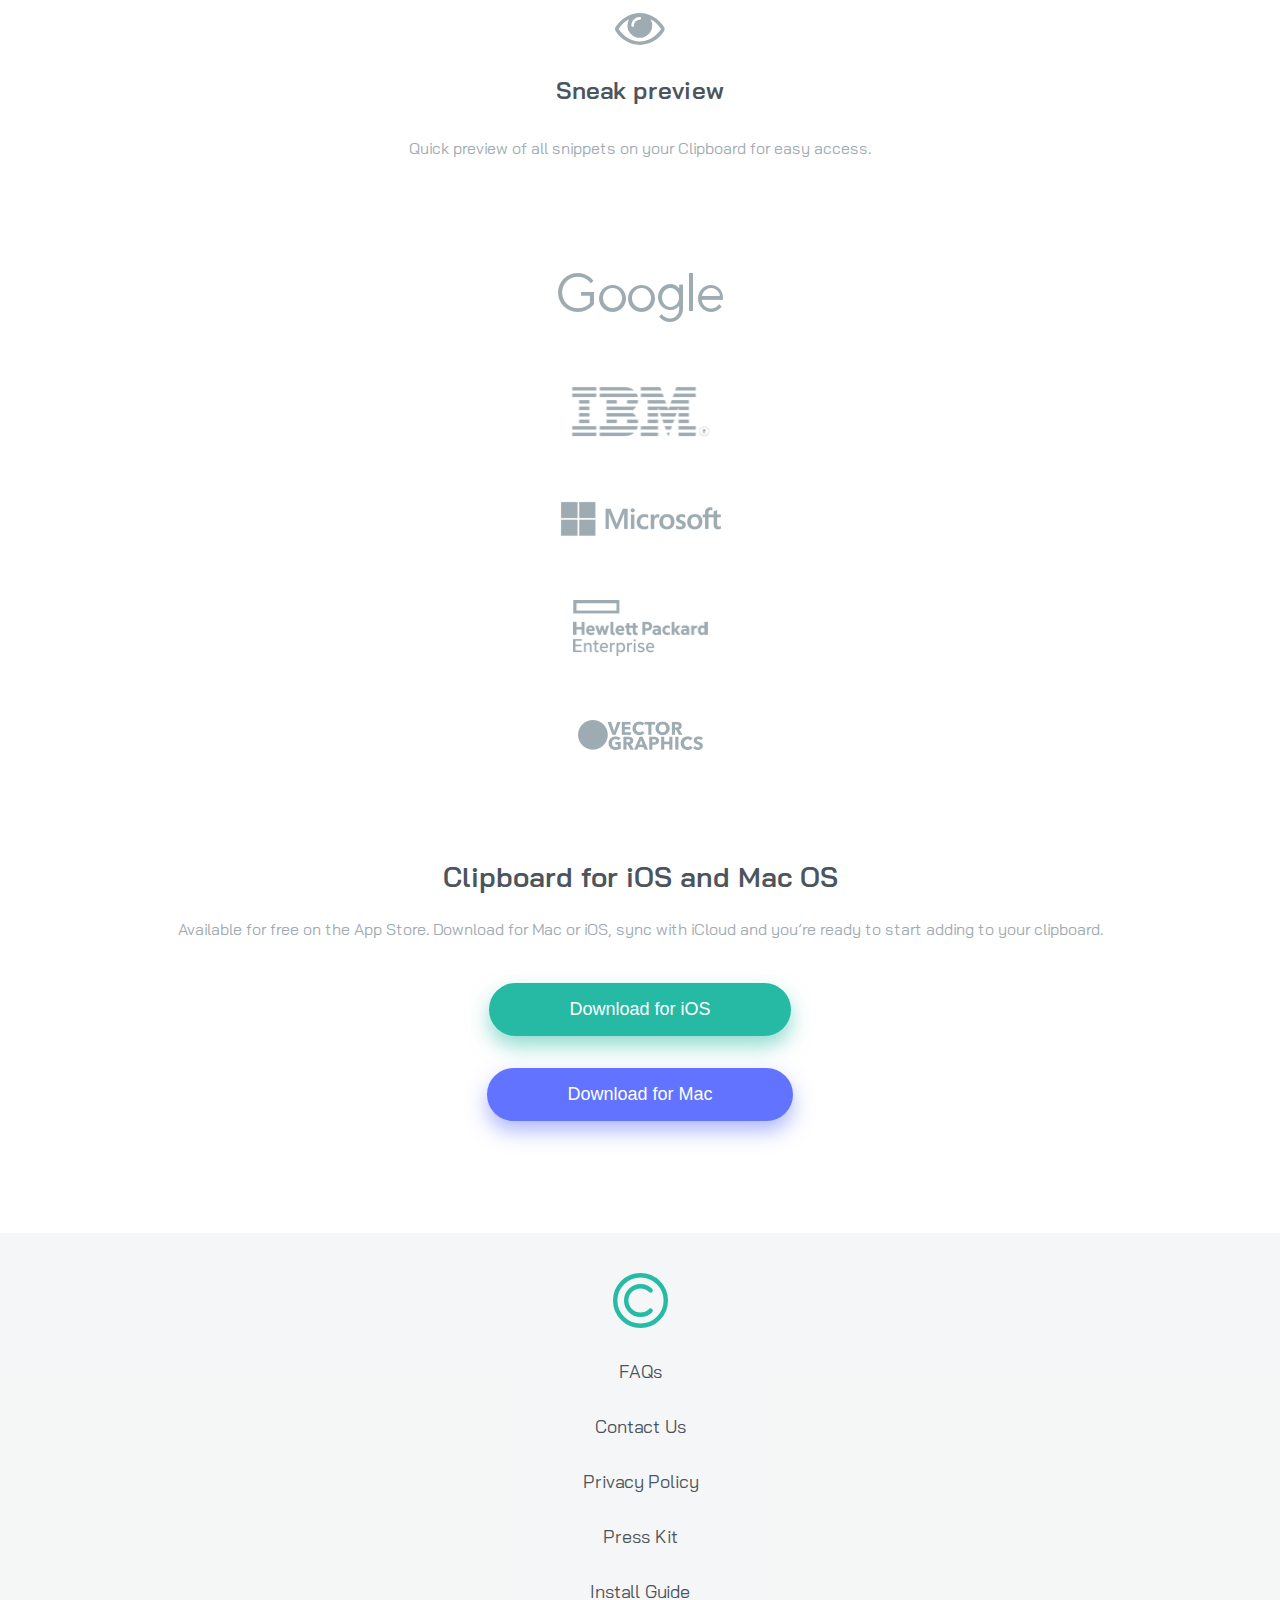
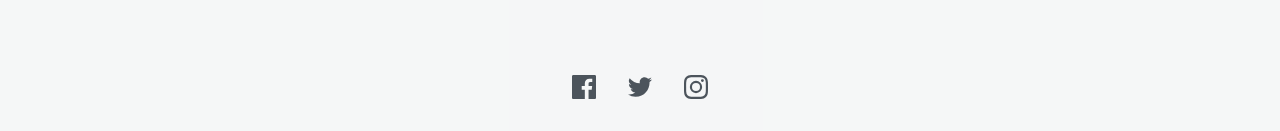
==== commit cb1e6248: "focus stats for social links" ====
--- a/index.html
+++ b/index.html
@@ -15,20 +15,20 @@
   </head>
   <body>
     <!-- Header -->
+
+    <header>
+      <img src="images/logo.svg" class="header--img" alt="" />
+      <h1 class="header--title">A history of everything you copy</h1>
+      <p class="spacer">
+        Clipboard allows you to track and organize everything you copy.
+        Instantly access your clipboard on all your devices.
+      </p>
+    </header>
+    <section class="spacer flex">
+      <button class="btn btn--accent1" type="button">Download for iOS</button>
+      <button class="btn btn--accent2" type="button">Download for Mac</button>
+    </section>
     <main class="wrapper">
-      <header>
-        <img src="images/logo.svg" class="header--img" alt="" />
-        <h1 class="header--title">A history of everything you copy</h1>
-        <p class="spacer">
-          Clipboard allows you to track and organize everything you copy.
-          Instantly access your clipboard on all your devices.
-        </p>
-      </header>
-      <section class="spacer flex">
-        <button class="btn btn--accent1" type="button">Download for iOS</button>
-        <button class="btn btn--accent2" type="button">Download for Mac</button>
-      </section>
-
       <!-- Content -->
       <section class="spacer-lg">
         <h2 class="section--title">Keep track of your snippets</h2>
@@ -149,10 +149,14 @@
           <a href="#">Install Guide</a>
         </li>
       </ul>
-      <div class="flex-social spacer">
-        <img src="images/icon-facebook.svg" alt="" />
-        <img src="images/icon-twitter.svg" alt="" />
-        <img src="images/icon-instagram.svg" alt="" />
+      <div class="flex-social spacer footer--social">
+        <svg width="24" height="24" xmlns="http://www.w3.org/2000/svg"><path d="M22.675 0H1.325C.593 0 0 .593 0 1.325v21.351C0 23.407.593 24 1.325 24H12.82v-9.294H9.692v-3.622h3.128V8.413c0-3.1 1.893-4.788 4.659-4.788 1.325 0 2.463.099 2.795.143v3.24l-1.918.001c-1.504 0-1.795.715-1.795 1.763v2.313h3.587l-.467 3.622h-3.12V24h6.116c.73 0 1.323-.593 1.323-1.325V1.325C24 .593 23.407 0 22.675 0z" fill="#4C545C" fill-rule="nonzero"/></svg>
+        <svg width="24" height="20" xmlns="http://www.w3.org/2000/svg"><path d="M24 2.557a9.83 9.83 0 01-2.828.775A4.932 4.932 0 0023.337.608a9.864 9.864 0 01-3.127 1.195A4.916 4.916 0 0016.616.248c-3.179 0-5.515 2.966-4.797 6.045A13.978 13.978 0 011.671 1.149a4.93 4.93 0 001.523 6.574 4.903 4.903 0 01-2.229-.616c-.054 2.281 1.581 4.415 3.949 4.89a4.935 4.935 0 01-2.224.084 4.928 4.928 0 004.6 3.419A9.9 9.9 0 010 17.54a13.94 13.94 0 007.548 2.212c9.142 0 14.307-7.721 13.995-14.646A10.025 10.025 0 0024 2.557z" fill="#4C545C" fill-rule="nonzero"/></svg>
+        <svg width="24" height="24" xmlns="http://www.w3.org/2000/svg"><path d="M12 2.163c3.204 0 3.584.012 4.85.07 3.252.148 4.771 1.691 4.919 4.919.058 1.265.069 1.645.069 4.849 0 3.205-.012 3.584-.069 4.849-.149 3.225-1.664 4.771-4.919 4.919-1.266.058-1.644.07-4.85.07-3.204 0-3.584-.012-4.849-.07-3.26-.149-4.771-1.699-4.919-4.92-.058-1.265-.07-1.644-.07-4.849 0-3.204.013-3.583.07-4.849.149-3.227 1.664-4.771 4.919-4.919 1.266-.057 1.645-.069 4.849-.069zM12 0C8.741 0 8.333.014 7.053.072 2.695.272.273 2.69.073 7.052.014 8.333 0 8.741 0 12c0 3.259.014 3.668.072 4.948.2 4.358 2.618 6.78 6.98 6.98C8.333 23.986 8.741 24 12 24c3.259 0 3.668-.014 4.948-.072 4.354-.2 6.782-2.618 6.979-6.98.059-1.28.073-1.689.073-4.948 0-3.259-.014-3.667-.072-4.947-.196-4.354-2.617-6.78-6.979-6.98C15.668.014 15.259 0 12 0zm0 5.838a6.162 6.162 0 100 12.324 6.162 6.162 0 000-12.324zM12 16a4 4 0 110-8 4 4 0 010 8zm6.406-11.845a1.44 1.44 0 100 2.881 1.44 1.44 0 000-2.881z" fill="#4C545C" fill-rule="nonzero"/></svg>
+      </div>
+        <!--<img src="images/icon-facebook.svg" alt="facebook" />
+        <img src="images/icon-twitter.svg" alt="twitter" />
+        <img src="images/icon-instagram.svg" alt="instagram" />-->
       </div>
     </footer>
   </body>
--- a/style.css
+++ b/style.css
@@ -113,7 +113,7 @@
   flex-direction: column;
   align-items: center;
   justify-content: center;
-  background-image: url(./images/bg-header-mobile.png);
+  background-image: url(./images/bg-header-desktop.png);
   background-repeat: no-repeat;
   background-position: top;
   background-size: cover;
@@ -214,11 +214,13 @@
 /* FOOTER STYLES */
 
 footer {
+  width: 100%;
   background-color: var(--clr-neutral-300);
 }
 
 footer a {
   color: var(--clr-neutral-500);
+  font-size: var(--fs-md);
 }
 
 footer a:hover,
@@ -232,3 +234,12 @@
   max-width: 3.4375rem;
   max-height: 3.4375rem;
 }
+
+.footer--social svg {
+  cursor: pointer;
+}
+
+.footer--social svg:hover path {
+  fill: var(--clr-primary-400);
+  transition: all 350ms ease-in-out;
+}
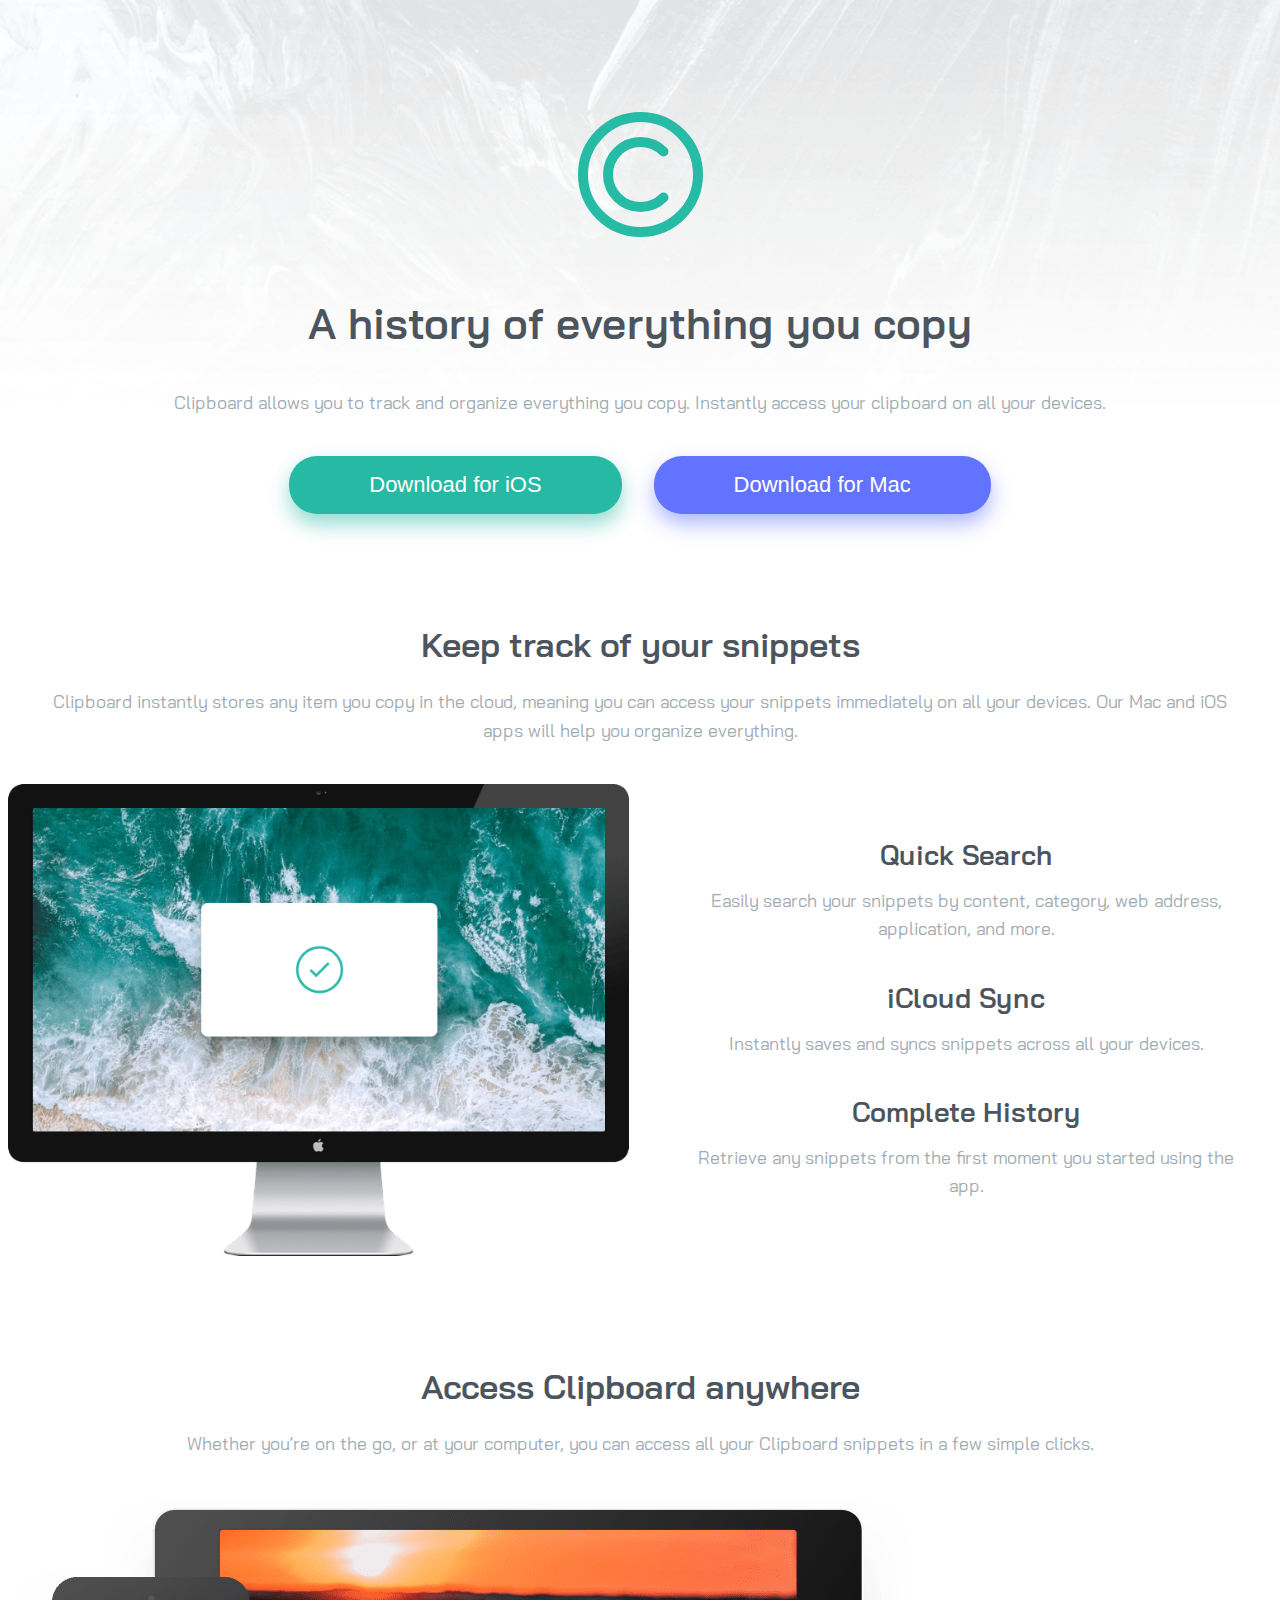
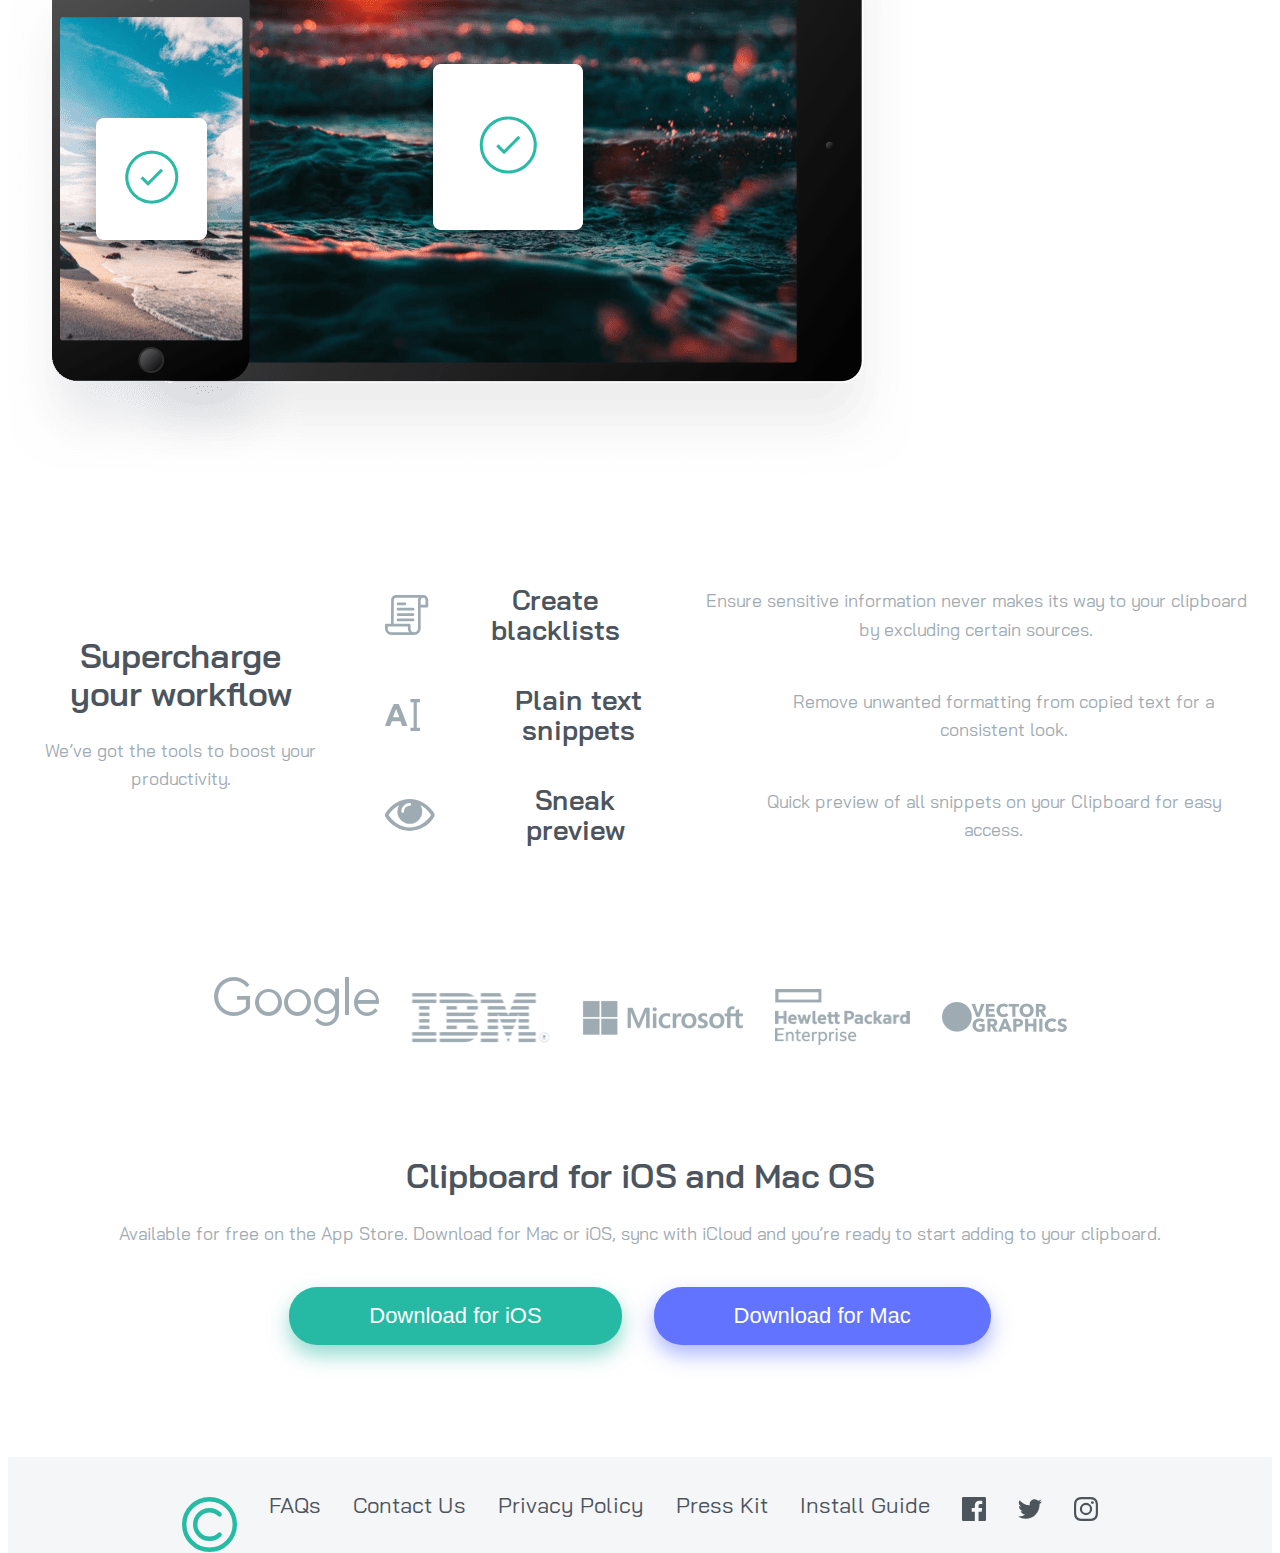
==== commit ff7bd55d: "refactored body and started media query" ====
--- a/index.html
+++ b/index.html
@@ -38,7 +38,7 @@
           iOS apps will help you organize everything.
         </p>
       </section>
-      <section>
+      <section class="flex">
         <div>
           <img src="images/image-computer.png" class="spacer" alt="" />
         </div>
@@ -65,27 +65,35 @@
         </p>
         <img src="images/image-devices.png" class="spacer" alt="" />
       </section>
-      <section class="spacer-lg">
+      <section class="spacer-lg flex">
         <div>
           <h2 class="section--title">Supercharge your workflow</h2>
           <p>We’ve got the tools to boost your productivity.</p>
         </div>
-      </section>
-      <section class="wrapper spacer-lg flex">
-        <img src="images/icon-blacklist.svg" alt="" />
-        <h3>Create blacklists</h3>
-        <p>
-          Ensure sensitive information never makes its way to your clipboard by
-          excluding certain sources.
-        </p>
-        <img src="images/icon-text.svg" alt="" />
-        <h3>Plain text snippets</h3>
-        <p>
-          Remove unwanted formatting from copied text for a consistent look.
-        </p>
-        <img src="images/icon-preview.svg" alt="" />
-        <h3>Sneak preview</h3>
-        <p>Quick preview of all snippets on your Clipboard for easy access.</p>
+        <div>
+          <div class="flex">
+            <img src="images/icon-blacklist.svg" alt="" />
+            <h3>Create blacklists</h3>
+            <p>
+              Ensure sensitive information never makes its way to your clipboard
+              by excluding certain sources.
+            </p>
+          </div>
+          <div class="flex spacer">
+            <img src="images/icon-text.svg" alt="" />
+            <h3>Plain text snippets</h3>
+            <p>
+              Remove unwanted formatting from copied text for a consistent look.
+            </p>
+          </div>
+          <div class="flex spacer">
+            <img src="images/icon-preview.svg" alt="" />
+            <h3>Sneak preview</h3>
+            <p>
+              Quick preview of all snippets on your Clipboard for easy access.
+            </p>
+          </div>
+        </div>
       </section>
 
       <section class="spacer-lg">
@@ -150,13 +158,27 @@
         </li>
       </ul>
       <div class="flex-social spacer footer--social">
-        <svg width="24" height="24" xmlns="http://www.w3.org/2000/svg"><path d="M22.675 0H1.325C.593 0 0 .593 0 1.325v21.351C0 23.407.593 24 1.325 24H12.82v-9.294H9.692v-3.622h3.128V8.413c0-3.1 1.893-4.788 4.659-4.788 1.325 0 2.463.099 2.795.143v3.24l-1.918.001c-1.504 0-1.795.715-1.795 1.763v2.313h3.587l-.467 3.622h-3.12V24h6.116c.73 0 1.323-.593 1.323-1.325V1.325C24 .593 23.407 0 22.675 0z" fill="#4C545C" fill-rule="nonzero"/></svg>
-        <svg width="24" height="20" xmlns="http://www.w3.org/2000/svg"><path d="M24 2.557a9.83 9.83 0 01-2.828.775A4.932 4.932 0 0023.337.608a9.864 9.864 0 01-3.127 1.195A4.916 4.916 0 0016.616.248c-3.179 0-5.515 2.966-4.797 6.045A13.978 13.978 0 011.671 1.149a4.93 4.93 0 001.523 6.574 4.903 4.903 0 01-2.229-.616c-.054 2.281 1.581 4.415 3.949 4.89a4.935 4.935 0 01-2.224.084 4.928 4.928 0 004.6 3.419A9.9 9.9 0 010 17.54a13.94 13.94 0 007.548 2.212c9.142 0 14.307-7.721 13.995-14.646A10.025 10.025 0 0024 2.557z" fill="#4C545C" fill-rule="nonzero"/></svg>
-        <svg width="24" height="24" xmlns="http://www.w3.org/2000/svg"><path d="M12 2.163c3.204 0 3.584.012 4.85.07 3.252.148 4.771 1.691 4.919 4.919.058 1.265.069 1.645.069 4.849 0 3.205-.012 3.584-.069 4.849-.149 3.225-1.664 4.771-4.919 4.919-1.266.058-1.644.07-4.85.07-3.204 0-3.584-.012-4.849-.07-3.26-.149-4.771-1.699-4.919-4.92-.058-1.265-.07-1.644-.07-4.849 0-3.204.013-3.583.07-4.849.149-3.227 1.664-4.771 4.919-4.919 1.266-.057 1.645-.069 4.849-.069zM12 0C8.741 0 8.333.014 7.053.072 2.695.272.273 2.69.073 7.052.014 8.333 0 8.741 0 12c0 3.259.014 3.668.072 4.948.2 4.358 2.618 6.78 6.98 6.98C8.333 23.986 8.741 24 12 24c3.259 0 3.668-.014 4.948-.072 4.354-.2 6.782-2.618 6.979-6.98.059-1.28.073-1.689.073-4.948 0-3.259-.014-3.667-.072-4.947-.196-4.354-2.617-6.78-6.979-6.98C15.668.014 15.259 0 12 0zm0 5.838a6.162 6.162 0 100 12.324 6.162 6.162 0 000-12.324zM12 16a4 4 0 110-8 4 4 0 010 8zm6.406-11.845a1.44 1.44 0 100 2.881 1.44 1.44 0 000-2.881z" fill="#4C545C" fill-rule="nonzero"/></svg>
-      </div>
-        <!--<img src="images/icon-facebook.svg" alt="facebook" />
-        <img src="images/icon-twitter.svg" alt="twitter" />
-        <img src="images/icon-instagram.svg" alt="instagram" />-->
+        <svg width="24" height="24" xmlns="http://www.w3.org/2000/svg">
+          <path
+            d="M22.675 0H1.325C.593 0 0 .593 0 1.325v21.351C0 23.407.593 24 1.325 24H12.82v-9.294H9.692v-3.622h3.128V8.413c0-3.1 1.893-4.788 4.659-4.788 1.325 0 2.463.099 2.795.143v3.24l-1.918.001c-1.504 0-1.795.715-1.795 1.763v2.313h3.587l-.467 3.622h-3.12V24h6.116c.73 0 1.323-.593 1.323-1.325V1.325C24 .593 23.407 0 22.675 0z"
+            fill="#4C545C"
+            fill-rule="nonzero"
+          />
+        </svg>
+        <svg width="24" height="20" xmlns="http://www.w3.org/2000/svg">
+          <path
+            d="M24 2.557a9.83 9.83 0 01-2.828.775A4.932 4.932 0 0023.337.608a9.864 9.864 0 01-3.127 1.195A4.916 4.916 0 0016.616.248c-3.179 0-5.515 2.966-4.797 6.045A13.978 13.978 0 011.671 1.149a4.93 4.93 0 001.523 6.574 4.903 4.903 0 01-2.229-.616c-.054 2.281 1.581 4.415 3.949 4.89a4.935 4.935 0 01-2.224.084 4.928 4.928 0 004.6 3.419A9.9 9.9 0 010 17.54a13.94 13.94 0 007.548 2.212c9.142 0 14.307-7.721 13.995-14.646A10.025 10.025 0 0024 2.557z"
+            fill="#4C545C"
+            fill-rule="nonzero"
+          />
+        </svg>
+        <svg width="24" height="24" xmlns="http://www.w3.org/2000/svg">
+          <path
+            d="M12 2.163c3.204 0 3.584.012 4.85.07 3.252.148 4.771 1.691 4.919 4.919.058 1.265.069 1.645.069 4.849 0 3.205-.012 3.584-.069 4.849-.149 3.225-1.664 4.771-4.919 4.919-1.266.058-1.644.07-4.85.07-3.204 0-3.584-.012-4.849-.07-3.26-.149-4.771-1.699-4.919-4.92-.058-1.265-.07-1.644-.07-4.849 0-3.204.013-3.583.07-4.849.149-3.227 1.664-4.771 4.919-4.919 1.266-.057 1.645-.069 4.849-.069zM12 0C8.741 0 8.333.014 7.053.072 2.695.272.273 2.69.073 7.052.014 8.333 0 8.741 0 12c0 3.259.014 3.668.072 4.948.2 4.358 2.618 6.78 6.98 6.98C8.333 23.986 8.741 24 12 24c3.259 0 3.668-.014 4.948-.072 4.354-.2 6.782-2.618 6.979-6.98.059-1.28.073-1.689.073-4.948 0-3.259-.014-3.667-.072-4.947-.196-4.354-2.617-6.78-6.979-6.98C15.668.014 15.259 0 12 0zm0 5.838a6.162 6.162 0 100 12.324 6.162 6.162 0 000-12.324zM12 16a4 4 0 110-8 4 4 0 010 8zm6.406-11.845a1.44 1.44 0 100 2.881 1.44 1.44 0 000-2.881z"
+            fill="#4C545C"
+            fill-rule="nonzero"
+          />
+        </svg>
       </div>
     </footer>
   </body>
--- a/style.css
+++ b/style.css
@@ -7,13 +7,29 @@
 :root {
   --ff-primary: 'Bai Jamjuree', sans-serif;
 
-  --fs-base: 1rem;
+  /*--fs-base: 1rem;
   --fs-md: 1.125rem;
   --fs-lg: 1.5rem;
   --fs-xlg: 1.75rem;
   --fs-xxlg: 2rem;
   --fs-xxxlg: 2.25rem;
-  --fs-xxxxlg: 2.875rem;
+  --fs-xxxxlg: 2.875rem; */
+
+  --fs-base: clamp(1rem, 0.955rem + 0.189vi, 1.125rem); /* 16px -18px*/
+  --fs-md: clamp(1.2rem, 1.126rem + 0.311vi, 1.406rem); /* 19.2px - 22.5px*/
+  --fs-lg: clamp(1.44rem, 1.326rem + 0.48vi, 1.758rem); /* 23.04px - 28.125px*/
+  --fs-xlg: clamp(1.728rem, 1.56rem + 0.708vi, 2.197rem); /* 27.6px - 35.1px */
+  --fs-xxlg: clamp(
+    2.074rem,
+    1.832rem + 1.016vi,
+    2.747rem
+  ); /* 33.1px - 43.9 px*/
+  --fs-xxxlg: clamp(2.488rem, 2.15rem + 1.426vi, 3.433rem); /* 39.8px - 54.9px*/
+  --fs-xxxxlg: clamp(
+    2.986rem,
+    2.518rem + 1.971vi,
+    4.292rem
+  ); /* 47.7px - 68.6px */
 
   --fw-normal: 400;
   --fw-bold: 600;
@@ -67,11 +83,9 @@
 /* BODY STYLES */
 
 body {
-  display: flex;
-  flex-direction: column;
-  justify-content: center;
-  align-items: center;
   font-family: var(--ff-primary);
+  font-size: var(--fs-base);
+  line-height: 1.6;
 }
 
 /* TYPOGRAPHY STYLES */
@@ -130,9 +144,14 @@
 
 /* LAYOUT STYLES */
 
-.wrapper {
+/*.wrapper {
   min-width: 23.75rem;
   padding: 0 3rem;
+}*/
+
+.wrapper {
+  width: min(90rem, 100% - 1rem);
+  margin-inline: auto;
 }
 
 .section--title {
@@ -174,6 +193,12 @@
   align-items: center;
   gap: 2rem;
   margin-bottom: 2rem;
+}
+
+@media (min-width: 50rem) {
+  .flex {
+    flex-direction: row;
+  }
 }
 
 /* COMPONENT STYLES */
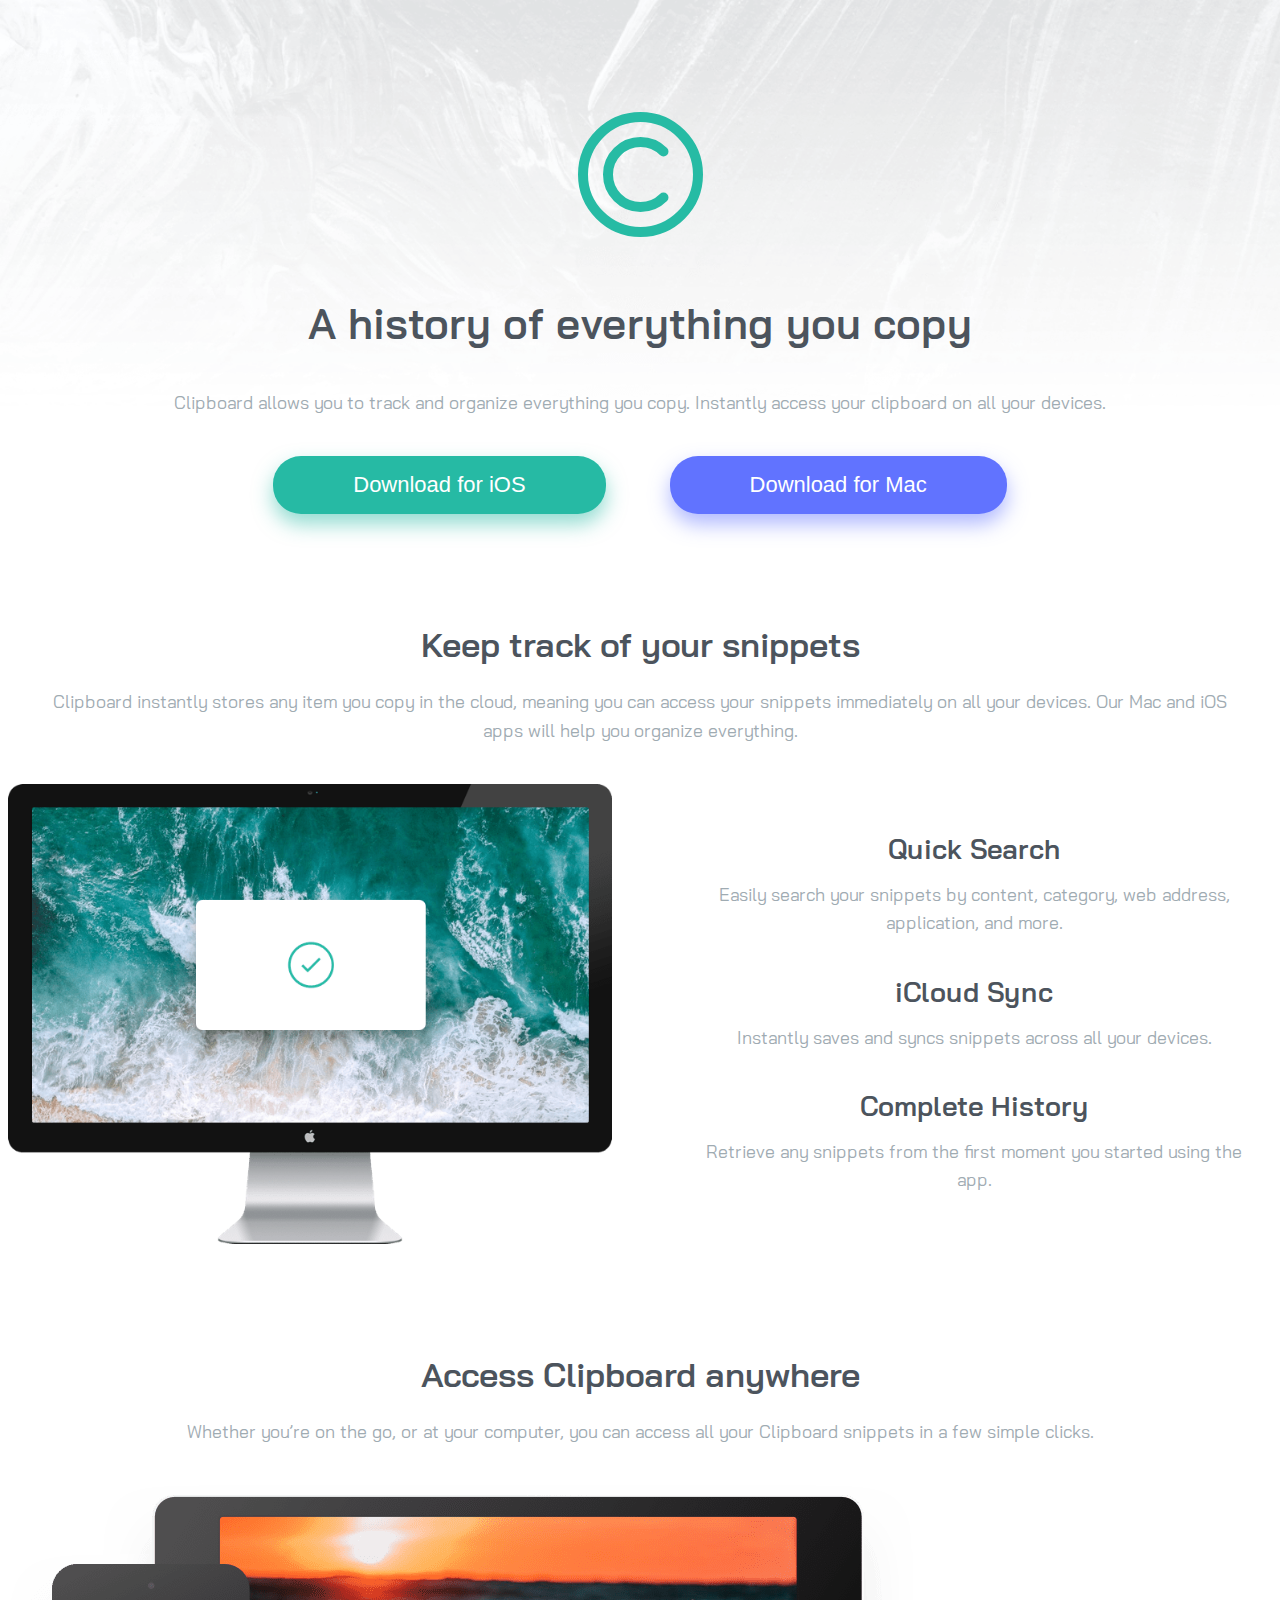
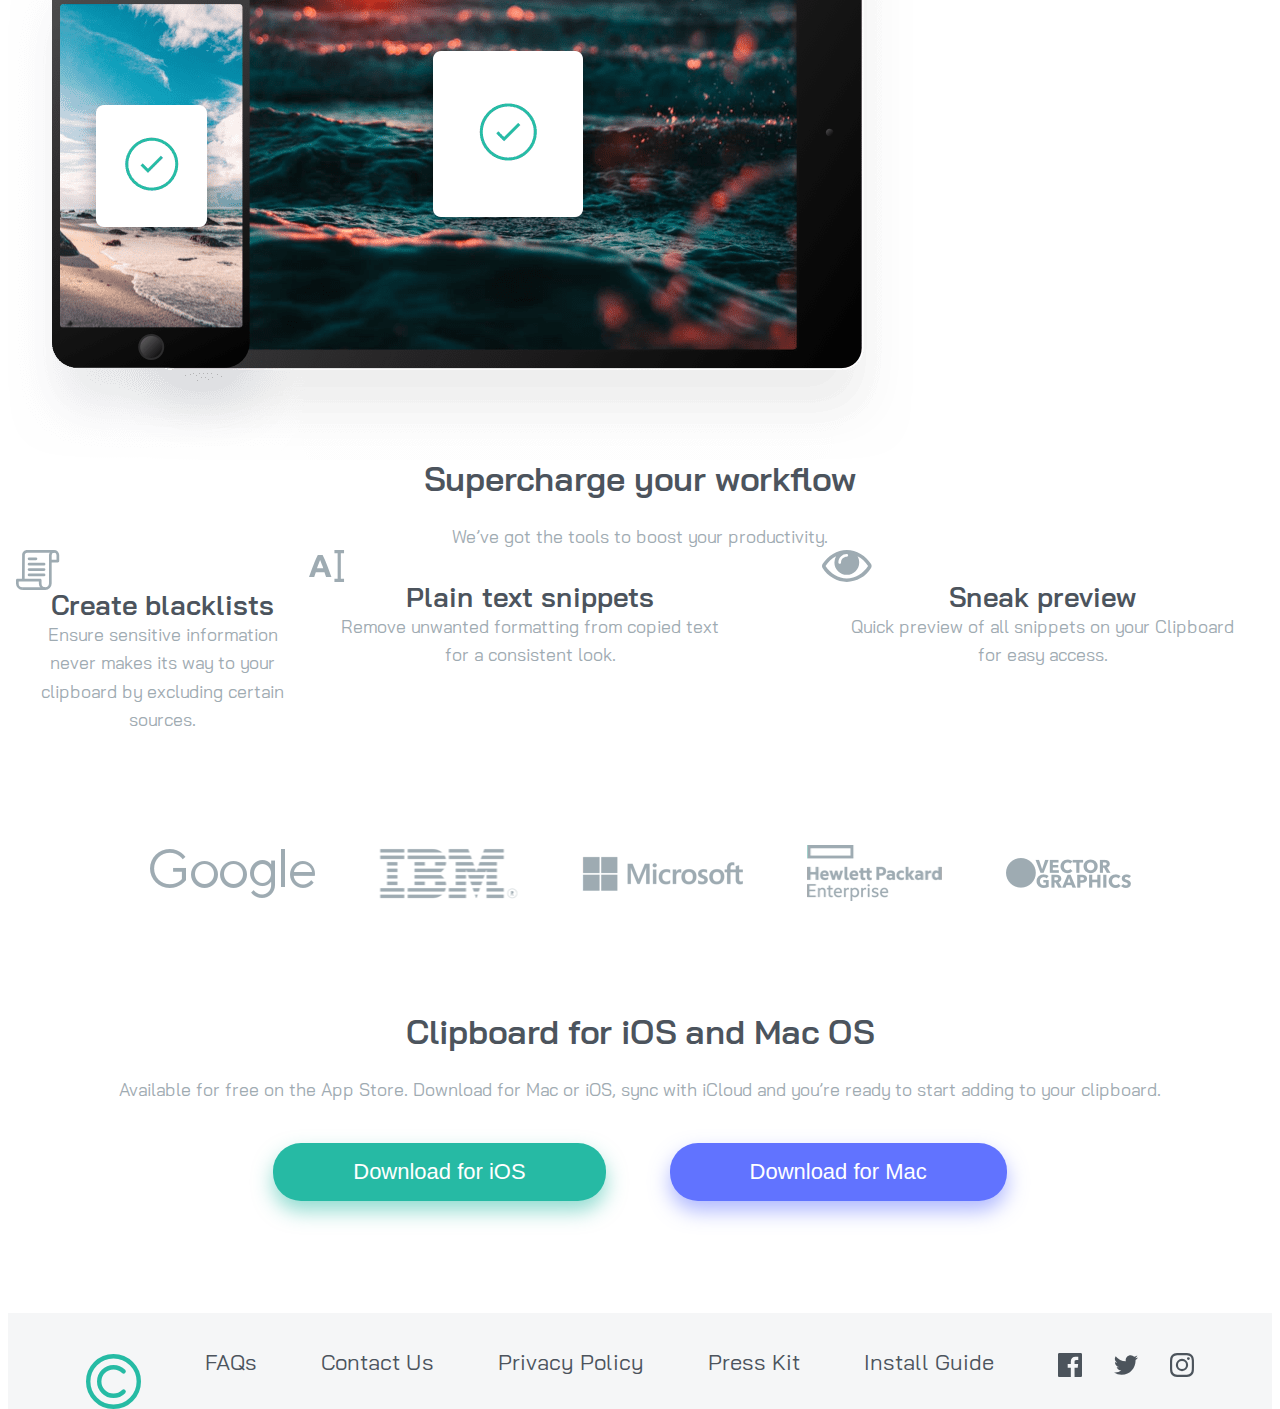
==== commit 919892a1: "flex for media query" ====
--- a/index.html
+++ b/index.html
@@ -57,36 +57,38 @@
           </p>
         </div>
       </section>
-      <section class="spacer-lg">
+      <div class="spacer-lg">
         <h2 class="section--title">Access Clipboard anywhere</h2>
         <p>
           Whether you’re on the go, or at your computer, you can access all your
           Clipboard snippets in a few simple clicks.
         </p>
         <img src="images/image-devices.png" class="spacer" alt="" />
-      </section>
-      <section class="spacer-lg flex">
+      </div>
+      <div>
         <div>
           <h2 class="section--title">Supercharge your workflow</h2>
           <p>We’ve got the tools to boost your productivity.</p>
         </div>
-        <div>
-          <div class="flex">
-            <img src="images/icon-blacklist.svg" alt="" />
-            <h3>Create blacklists</h3>
-            <p>
-              Ensure sensitive information never makes its way to your clipboard
-              by excluding certain sources.
-            </p>
+        <div class="wrapper row">
+          <div>
+            <div>
+              <img src="images/icon-blacklist.svg" alt="" />
+              <h3>Create blacklists</h3>
+              <p>
+                Ensure sensitive information never makes its way to your
+                clipboard by excluding certain sources.
+              </p>
+            </div>
           </div>
-          <div class="flex spacer">
+          <div class="col">
             <img src="images/icon-text.svg" alt="" />
             <h3>Plain text snippets</h3>
             <p>
               Remove unwanted formatting from copied text for a consistent look.
             </p>
           </div>
-          <div class="flex spacer">
+          <div class="col">
             <img src="images/icon-preview.svg" alt="" />
             <h3>Sneak preview</h3>
             <p>
@@ -94,10 +96,10 @@
             </p>
           </div>
         </div>
-      </section>
+      </div>
 
       <section class="spacer-lg">
-        <ul class="flex flow-content">
+        <ul class="flex">
           <li>
             <img src="images/logo-google.png" alt="google logo" />
           </li>
--- a/style.css
+++ b/style.css
@@ -168,6 +168,10 @@
   margin-top: 2rem;
 }
 
+.text-align {
+  text-align: center;
+}
+
 .spacer {
   margin-top: 2.5rem;
 }
@@ -198,6 +202,20 @@
 @media (min-width: 50rem) {
   .flex {
     flex-direction: row;
+    gap: 4rem;
+  }
+
+  .row {
+    display: flex;
+    justify-content: space-between;
+  }
+
+  .col {
+    width: 100%;
+  }
+
+  .col + .col {
+    margin-left: 4em;
   }
 }
 
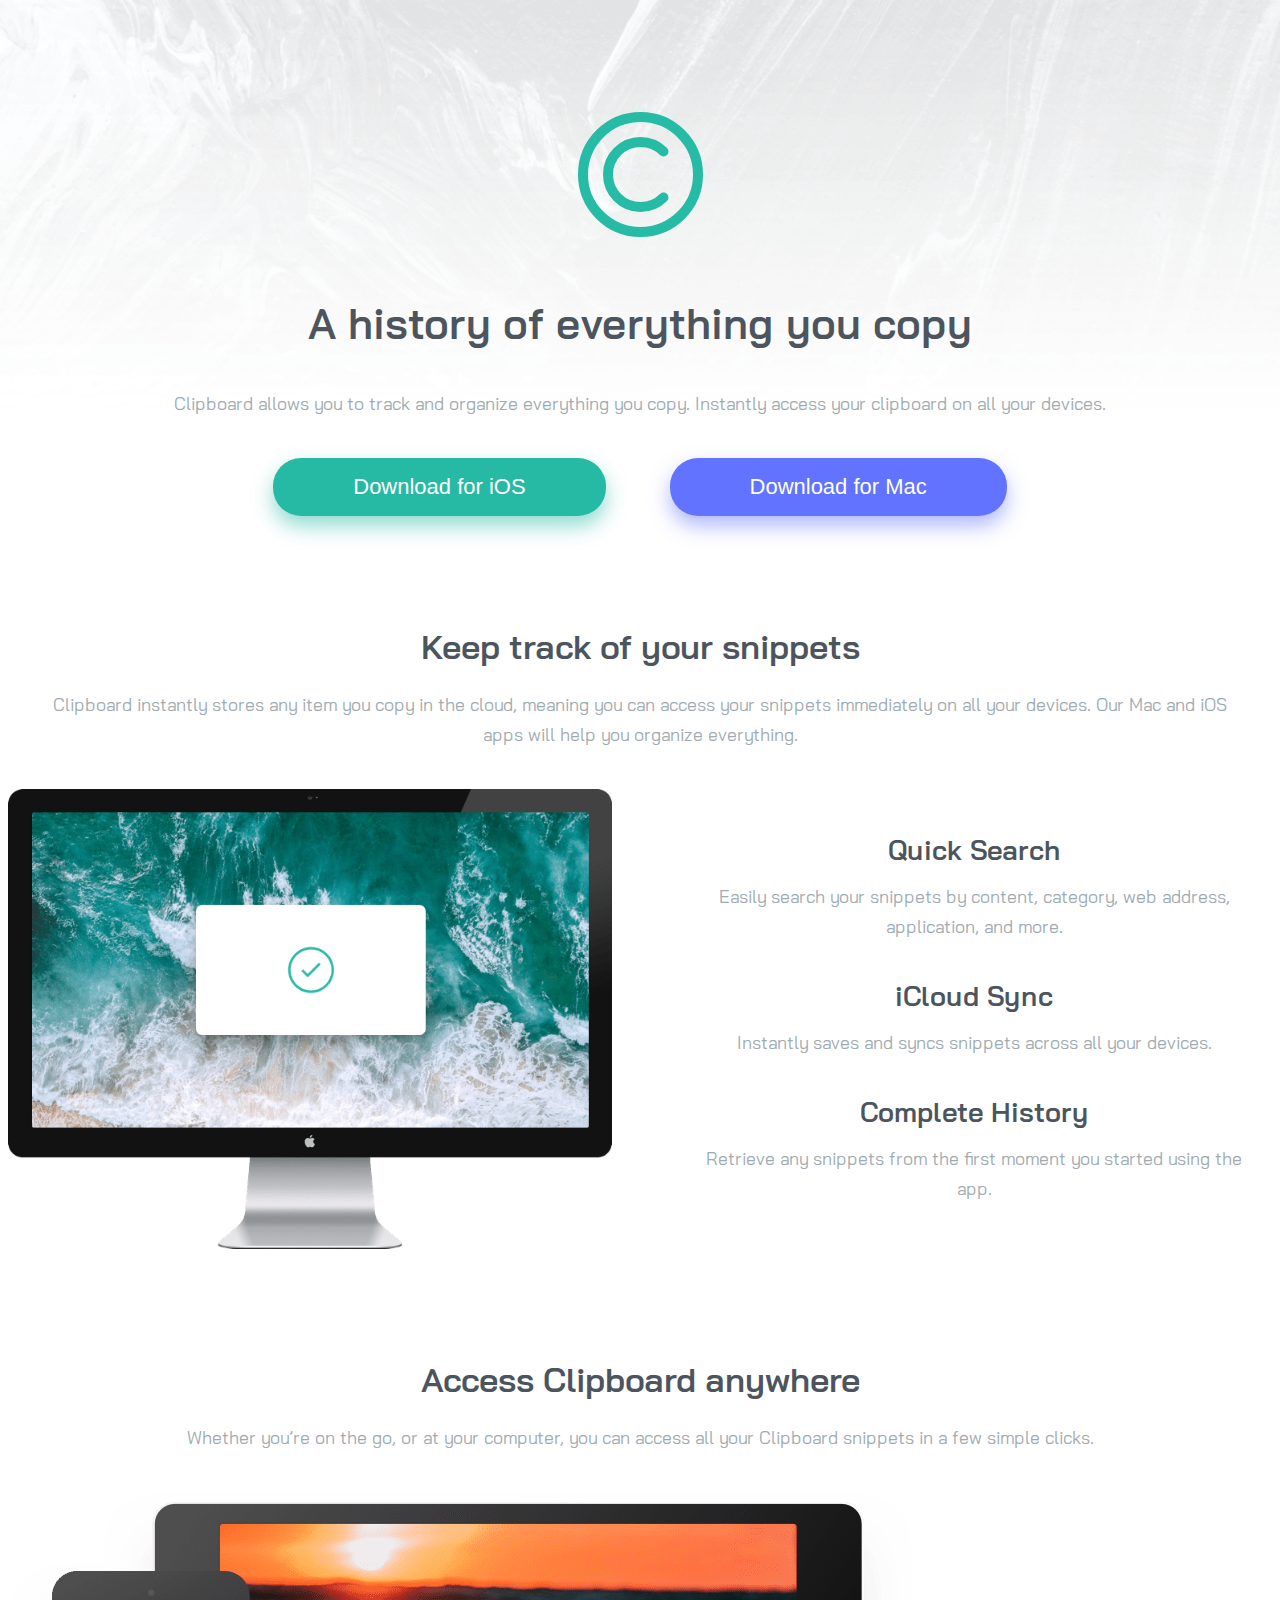
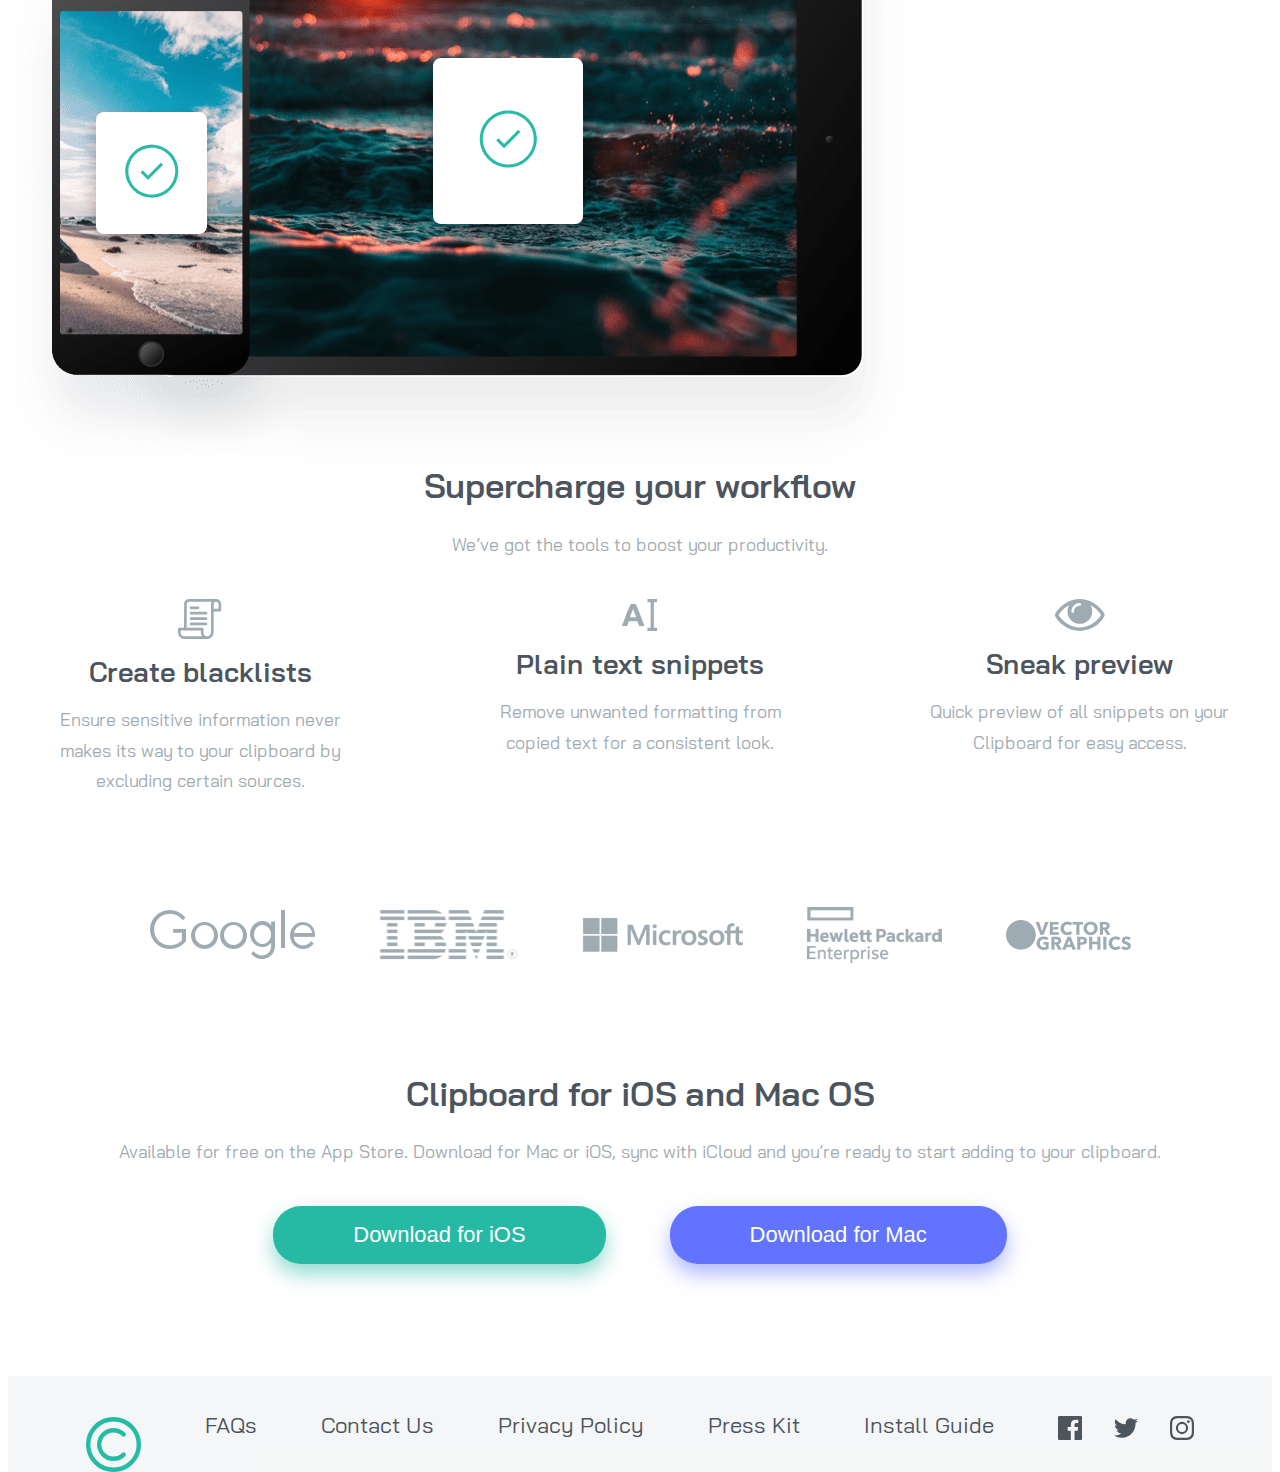
==== commit a96d5ebb: "flex class for large screens" ====
--- a/index.html
+++ b/index.html
@@ -65,30 +65,29 @@
         </p>
         <img src="images/image-devices.png" class="spacer" alt="" />
       </div>
-      <div>
+      <div class="wrapper">
         <div>
           <h2 class="section--title">Supercharge your workflow</h2>
           <p>We’ve got the tools to boost your productivity.</p>
         </div>
-        <div class="wrapper row">
-          <div>
-            <div>
-              <img src="images/icon-blacklist.svg" alt="" />
-              <h3>Create blacklists</h3>
-              <p>
-                Ensure sensitive information never makes its way to your
-                clipboard by excluding certain sources.
-              </p>
-            </div>
+        <div class="row spacer">
+          <div class="col flex-center">
+            <img src="images/icon-blacklist.svg" alt="" />
+            <h3>Create blacklists</h3>
+            <p>
+              Ensure sensitive information never makes its way to your clipboard
+              by excluding certain sources.
+            </p>
           </div>
-          <div class="col">
+
+          <div class="col flex-center">
             <img src="images/icon-text.svg" alt="" />
             <h3>Plain text snippets</h3>
             <p>
               Remove unwanted formatting from copied text for a consistent look.
             </p>
           </div>
-          <div class="col">
+          <div class="col flex-center">
             <img src="images/icon-preview.svg" alt="" />
             <h3>Sneak preview</h3>
             <p>
--- a/style.css
+++ b/style.css
@@ -117,7 +117,7 @@
   color: var(--clr-neutral-400);
   padding: 0 1.5rem;
   text-align: center;
-  line-height: 1.6;
+  line-height: 1.7;
 }
 
 /* HEADER STYLES */
@@ -205,6 +205,14 @@
     gap: 4rem;
   }
 
+  .flex-center {
+    display: flex;
+    flex-direction: column;
+    justify-content: center;
+    align-items: center;
+    gap: 1em;
+  }
+
   .row {
     display: flex;
     justify-content: space-between;
@@ -212,6 +220,7 @@
 
   .col {
     width: 100%;
+    height: 100%;
   }
 
   .col + .col {
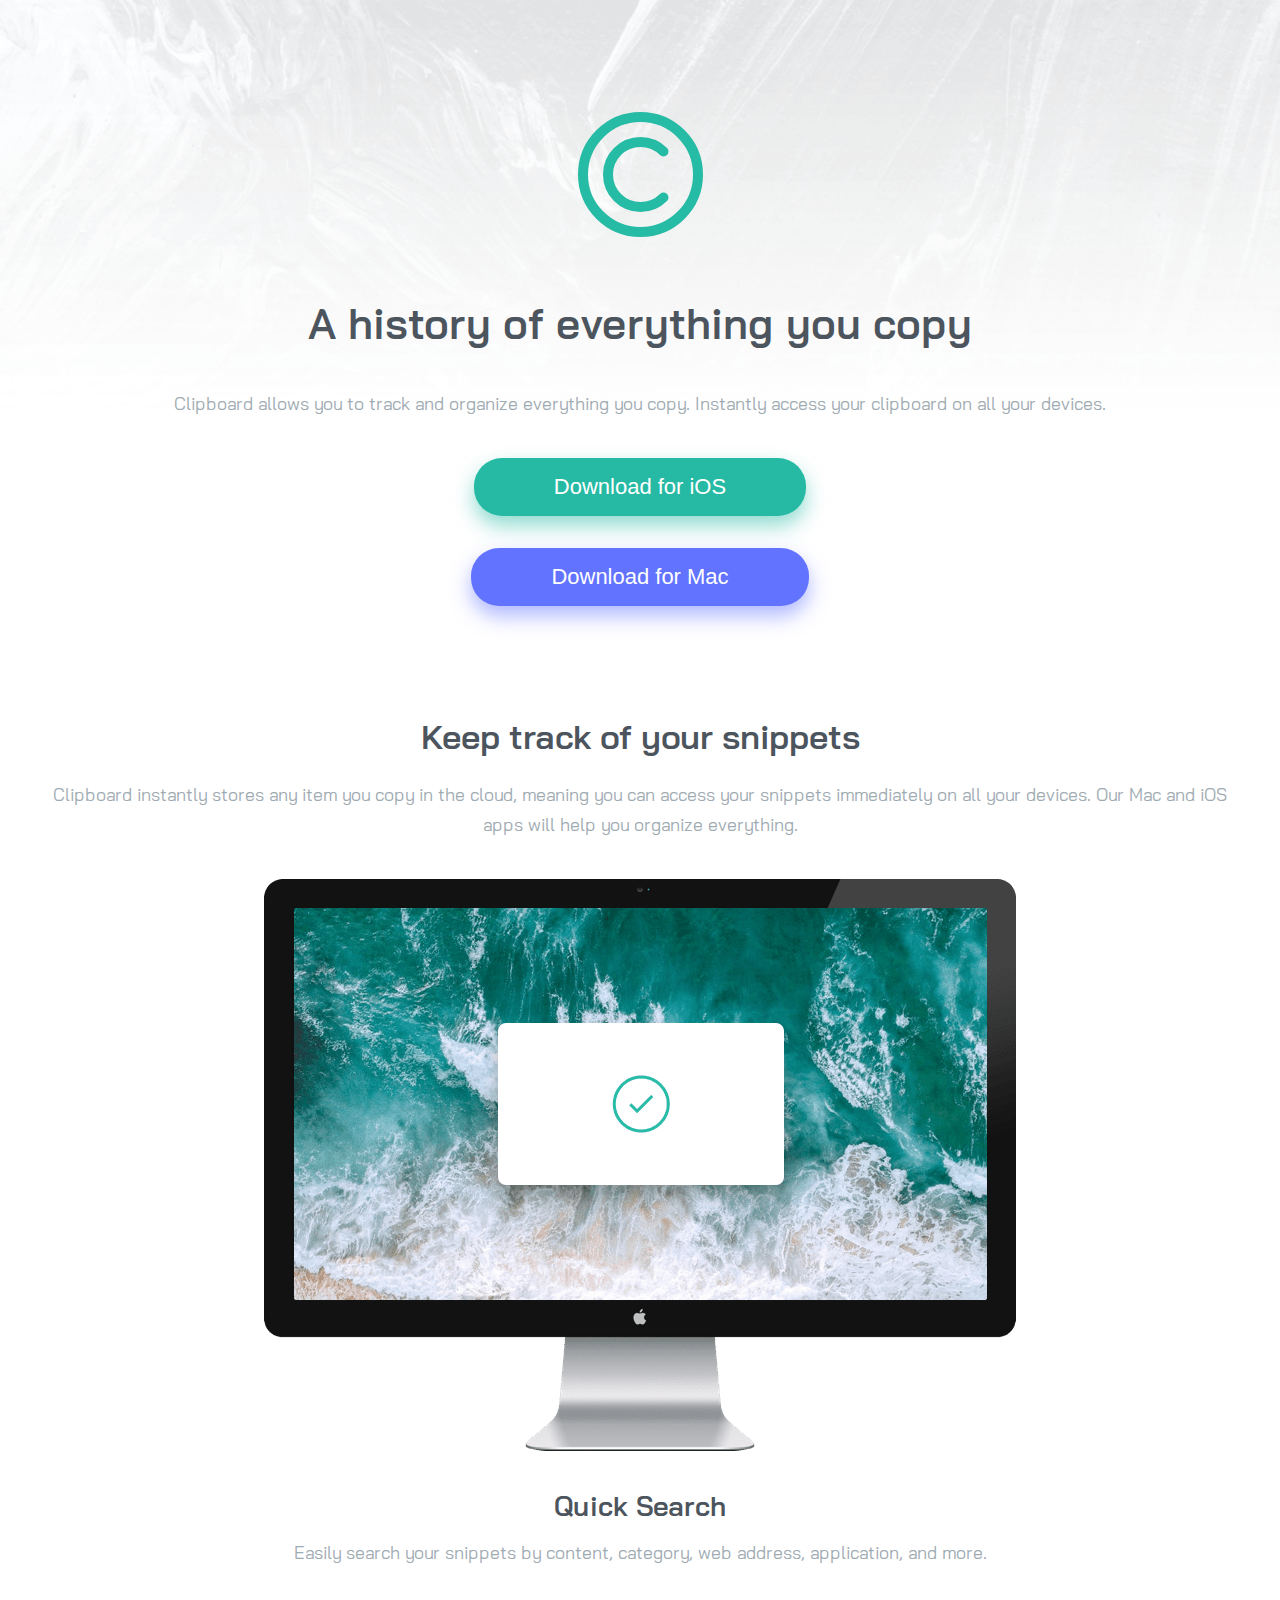
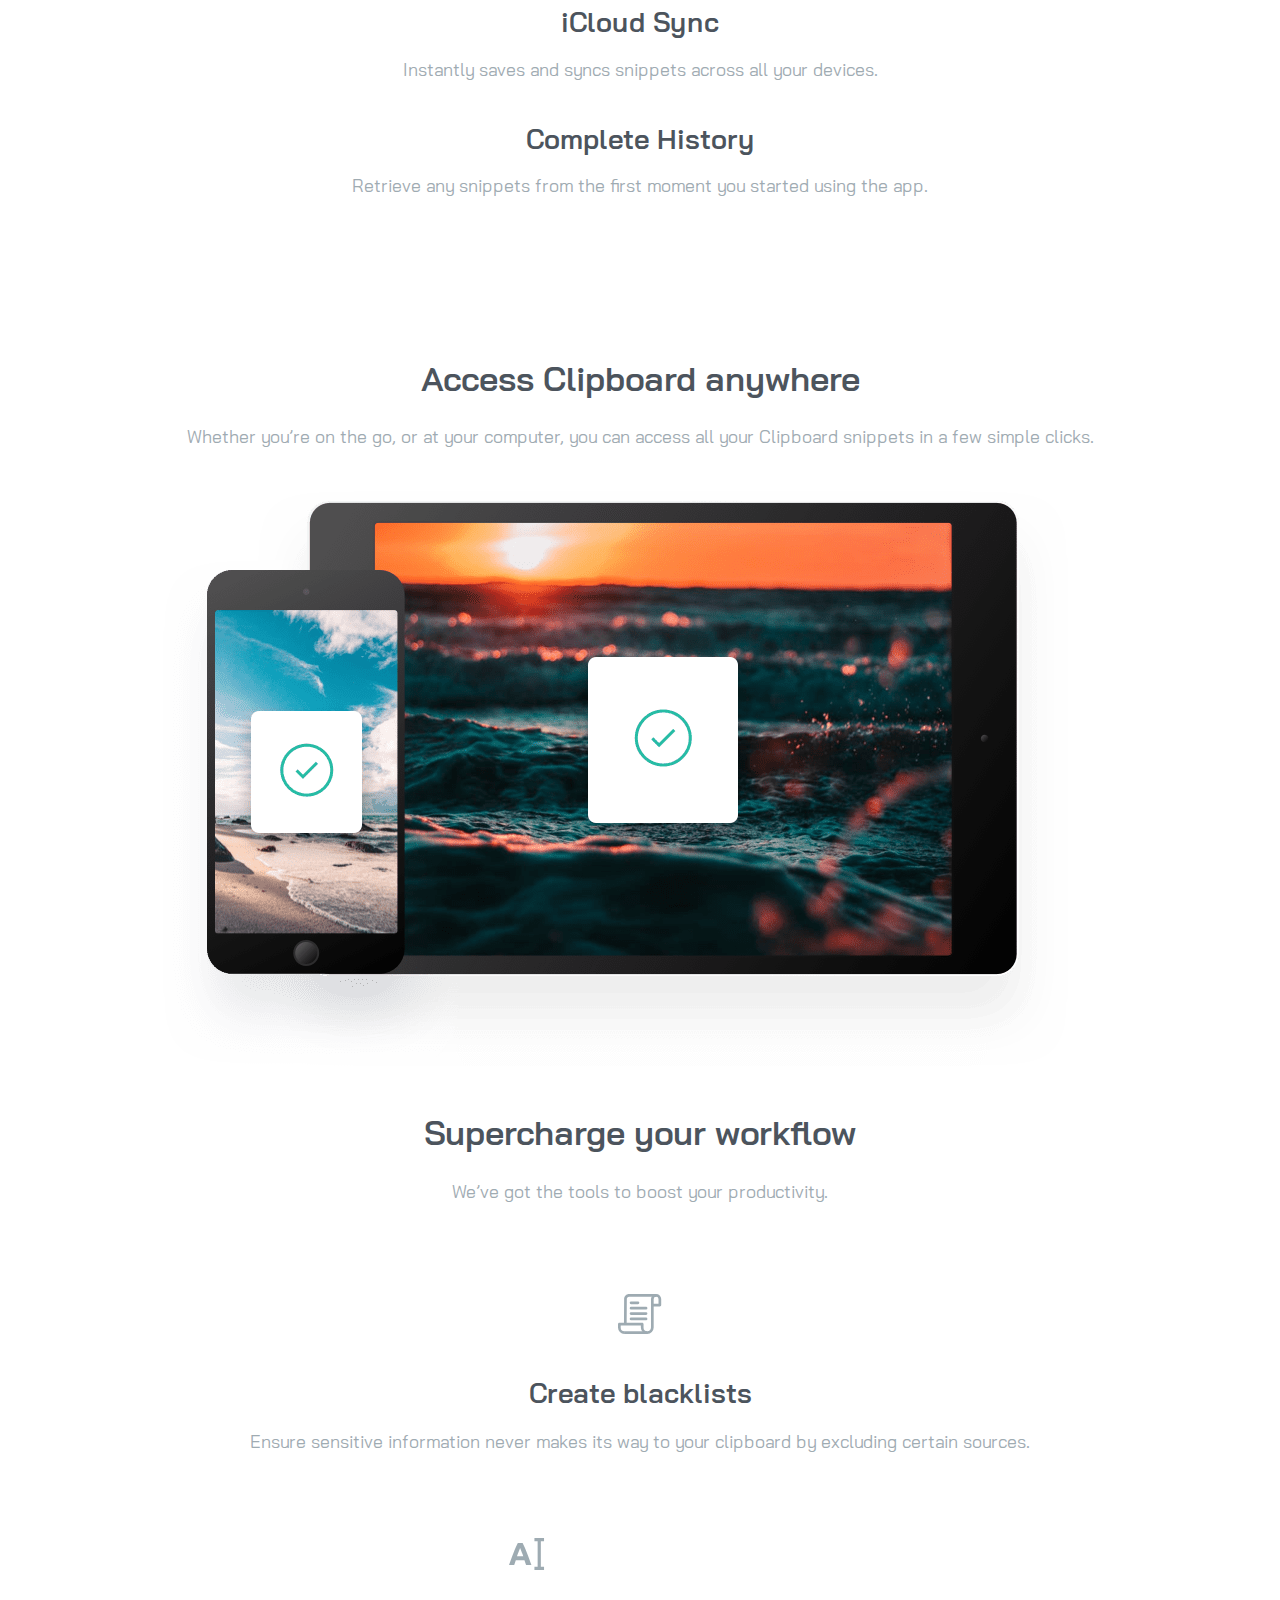
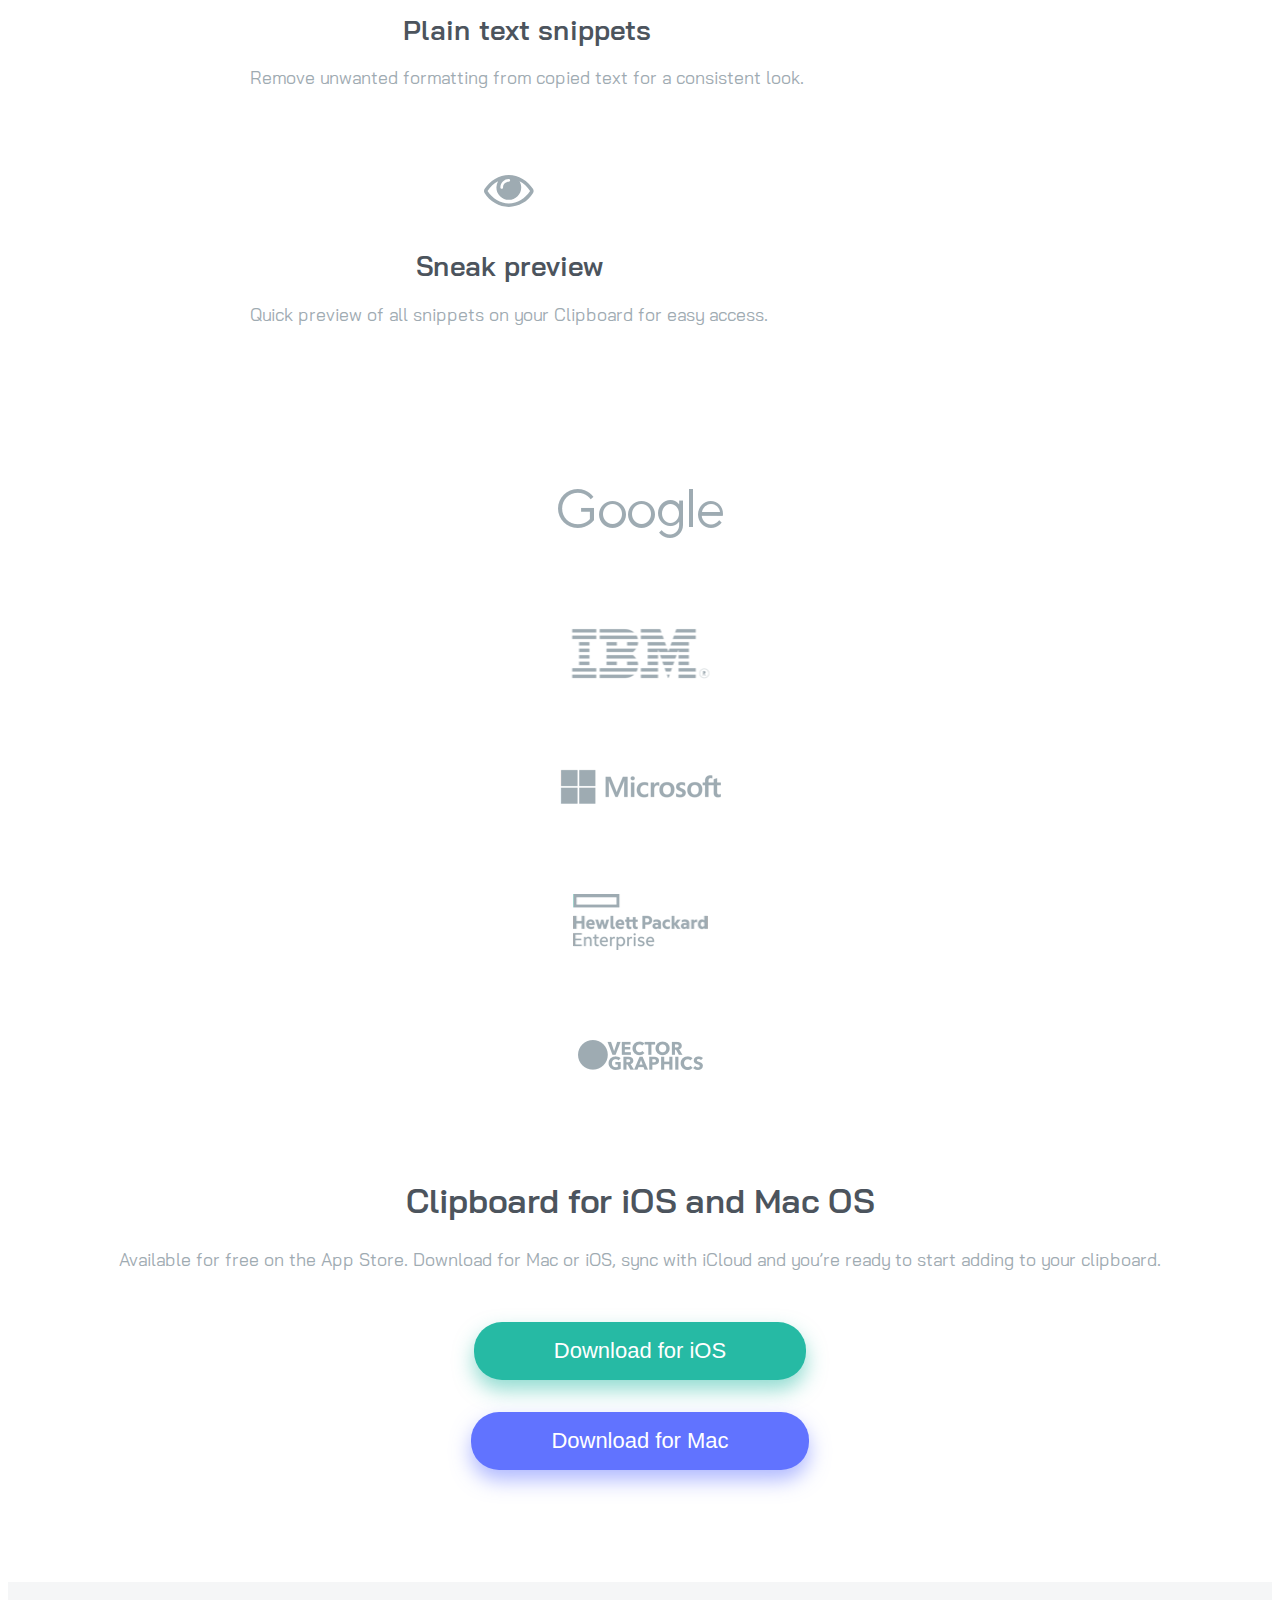
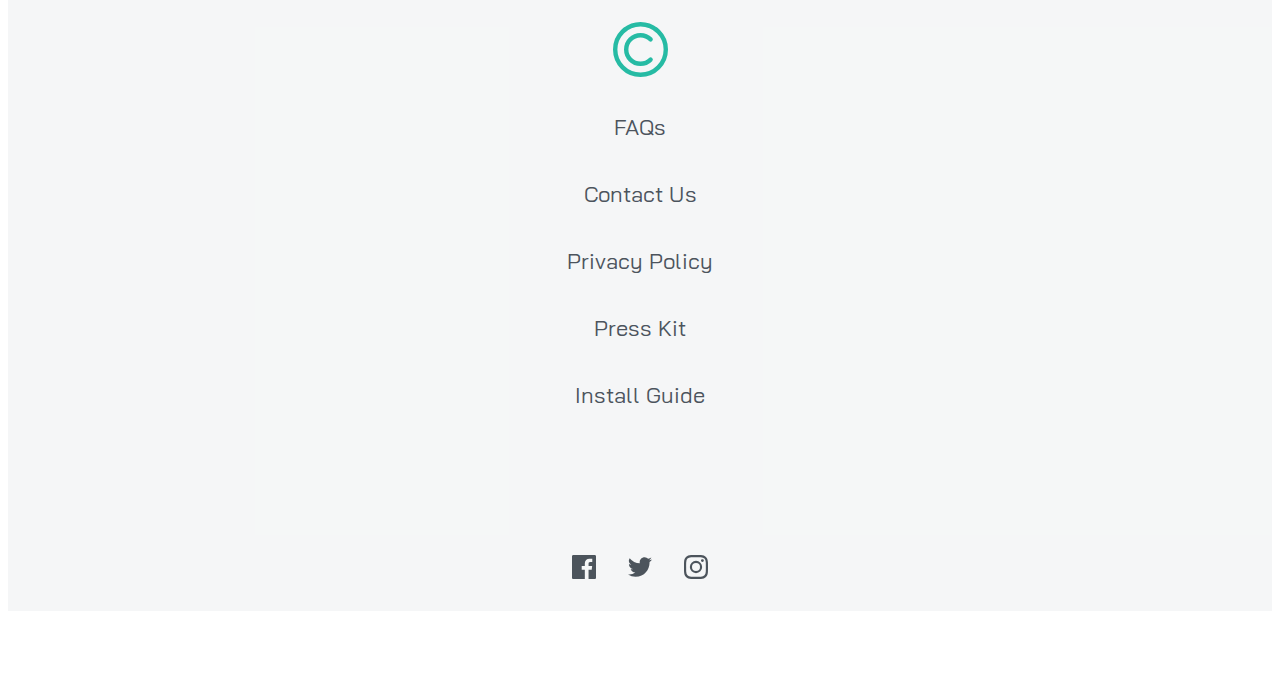
==== commit 0ce9eeb6: "section styles" ====
--- a/index.html
+++ b/index.html
@@ -30,15 +30,14 @@
     </section>
     <main class="wrapper">
       <!-- Content -->
-      <section class="spacer-lg">
+      <section class="spacer-lg section-one">
         <h2 class="section--title">Keep track of your snippets</h2>
         <p>
           Clipboard instantly stores any item you copy in the cloud, meaning you
           can access your snippets immediately on all your devices. Our Mac and
           iOS apps will help you organize everything.
         </p>
-      </section>
-      <section class="flex">
+
         <div>
           <img src="images/image-computer.png" class="spacer" alt="" />
         </div>
@@ -57,21 +56,23 @@
           </p>
         </div>
       </section>
-      <div class="spacer-lg">
-        <h2 class="section--title">Access Clipboard anywhere</h2>
-        <p>
-          Whether you’re on the go, or at your computer, you can access all your
-          Clipboard snippets in a few simple clicks.
-        </p>
-        <img src="images/image-devices.png" class="spacer" alt="" />
-      </div>
-      <div class="wrapper">
-        <div>
+      <section class="section-two">
+        <div class="spacer-lg">
+          <h2 class="section--title">Access Clipboard anywhere</h2>
+          <p>
+            Whether you’re on the go, or at your computer, you can access all
+            your Clipboard snippets in a few simple clicks.
+          </p>
+          <img src="images/image-devices.png" class="spacer" alt="" />
+        </div>
+      </section>
+      <section class="section-three">
+        <div class="group__3--text">
           <h2 class="section--title">Supercharge your workflow</h2>
           <p>We’ve got the tools to boost your productivity.</p>
         </div>
-        <div class="row spacer">
-          <div class="col flex-center">
+        <div class="group__3 flow-content">
+          <div class="group__3--items">
             <img src="images/icon-blacklist.svg" alt="" />
             <h3>Create blacklists</h3>
             <p>
@@ -79,15 +80,14 @@
               by excluding certain sources.
             </p>
           </div>
-
-          <div class="col flex-center">
+          <div class="group__3--items">
             <img src="images/icon-text.svg" alt="" />
             <h3>Plain text snippets</h3>
             <p>
               Remove unwanted formatting from copied text for a consistent look.
             </p>
           </div>
-          <div class="col flex-center">
+          <div class="group__3--items">
             <img src="images/icon-preview.svg" alt="" />
             <h3>Sneak preview</h3>
             <p>
@@ -95,10 +95,10 @@
             </p>
           </div>
         </div>
-      </div>
+      </section>
 
-      <section class="spacer-lg">
-        <ul class="flex">
+      <section class="spacer-lg section-four">
+        <ul class="section__four-flex">
           <li>
             <img src="images/logo-google.png" alt="google logo" />
           </li>
@@ -119,22 +119,17 @@
           </li>
         </ul>
       </section>
-      <section class="spacer-lg">
+      <section class="spacer-lg section-five">
         <h2 class="section--title">Clipboard for iOS and Mac OS</h2>
         <p>
           Available for free on the App Store. Download for Mac or iOS, sync
           with iCloud and you’re ready to start adding to your clipboard.
         </p>
       </section>
-      <section>
-        <section class="spacer flex">
-          <button type="button" class="btn btn--accent1">
-            Download for iOS
-          </button>
-          <button type="button" class="btn btn--accent2">
-            Download for Mac
-          </button>
-        </section>
+
+      <section class="spacer flex">
+        <button type="button" class="btn btn--accent1">Download for iOS</button>
+        <button type="button" class="btn btn--accent2">Download for Mac</button>
       </section>
     </main>
     <footer class="wrapper spacer-lg flex">
--- a/style.css
+++ b/style.css
@@ -80,12 +80,20 @@
   text-decoration: none;
 }
 
-/* BODY STYLES */
+/* BODY/GLOBAL STYLES */
 
 body {
   font-family: var(--ff-primary);
   font-size: var(--fs-base);
   line-height: 1.6;
+}
+
+section {
+  display: flex;
+  flex-direction: column;
+  justify-content: center;
+  align-items: center;
+  margin-bottom: 3rem;
 }
 
 /* TYPOGRAPHY STYLES */
@@ -165,7 +173,7 @@
 /* UTILITY CLASSES */
 
 .flow-content > * + * {
-  margin-top: 2rem;
+  margin-top: 1.5em;
 }
 
 .text-align {
@@ -190,6 +198,7 @@
   justify-content: center;
   align-items: center;
   gap: 2rem;
+  margin-bottom: 4em;
 }
 
 .flex-social {
@@ -197,35 +206,6 @@
   align-items: center;
   gap: 2rem;
   margin-bottom: 2rem;
-}
-
-@media (min-width: 50rem) {
-  .flex {
-    flex-direction: row;
-    gap: 4rem;
-  }
-
-  .flex-center {
-    display: flex;
-    flex-direction: column;
-    justify-content: center;
-    align-items: center;
-    gap: 1em;
-  }
-
-  .row {
-    display: flex;
-    justify-content: space-between;
-  }
-
-  .col {
-    width: 100%;
-    height: 100%;
-  }
-
-  .col + .col {
-    margin-left: 4em;
-  }
 }
 
 /* COMPONENT STYLES */
@@ -263,6 +243,44 @@
   outline: 1px solid var(--clr-neutral-100);
 }
 
+/* SECTION STYLES */
+
+.group__3 {
+  display: flex;
+  flex-direction: column;
+  justify-content: center;
+  align-items: start;
+  gap: 3.5rem;
+  min-width: 21rem;
+  margin-bottom: 3rem;
+  padding-top: 1.5rem;
+}
+
+.group__3--text {
+  padding: 0 1rem;
+  margin-bottom: 4rem;
+}
+
+.group__3--items {
+  display: flex;
+  flex-direction: column;
+  justify-content: start;
+  align-items: center;
+  gap: 1em;
+  text-align: center;
+}
+
+.group__3--items img {
+  margin-bottom: 1.5em;
+}
+
+.section-four ul {
+  display: flex;
+  flex-direction: column;
+  justify-content: center;
+  align-items: center;
+  gap: 90px;
+}
 /* FOOTER STYLES */
 
 footer {
